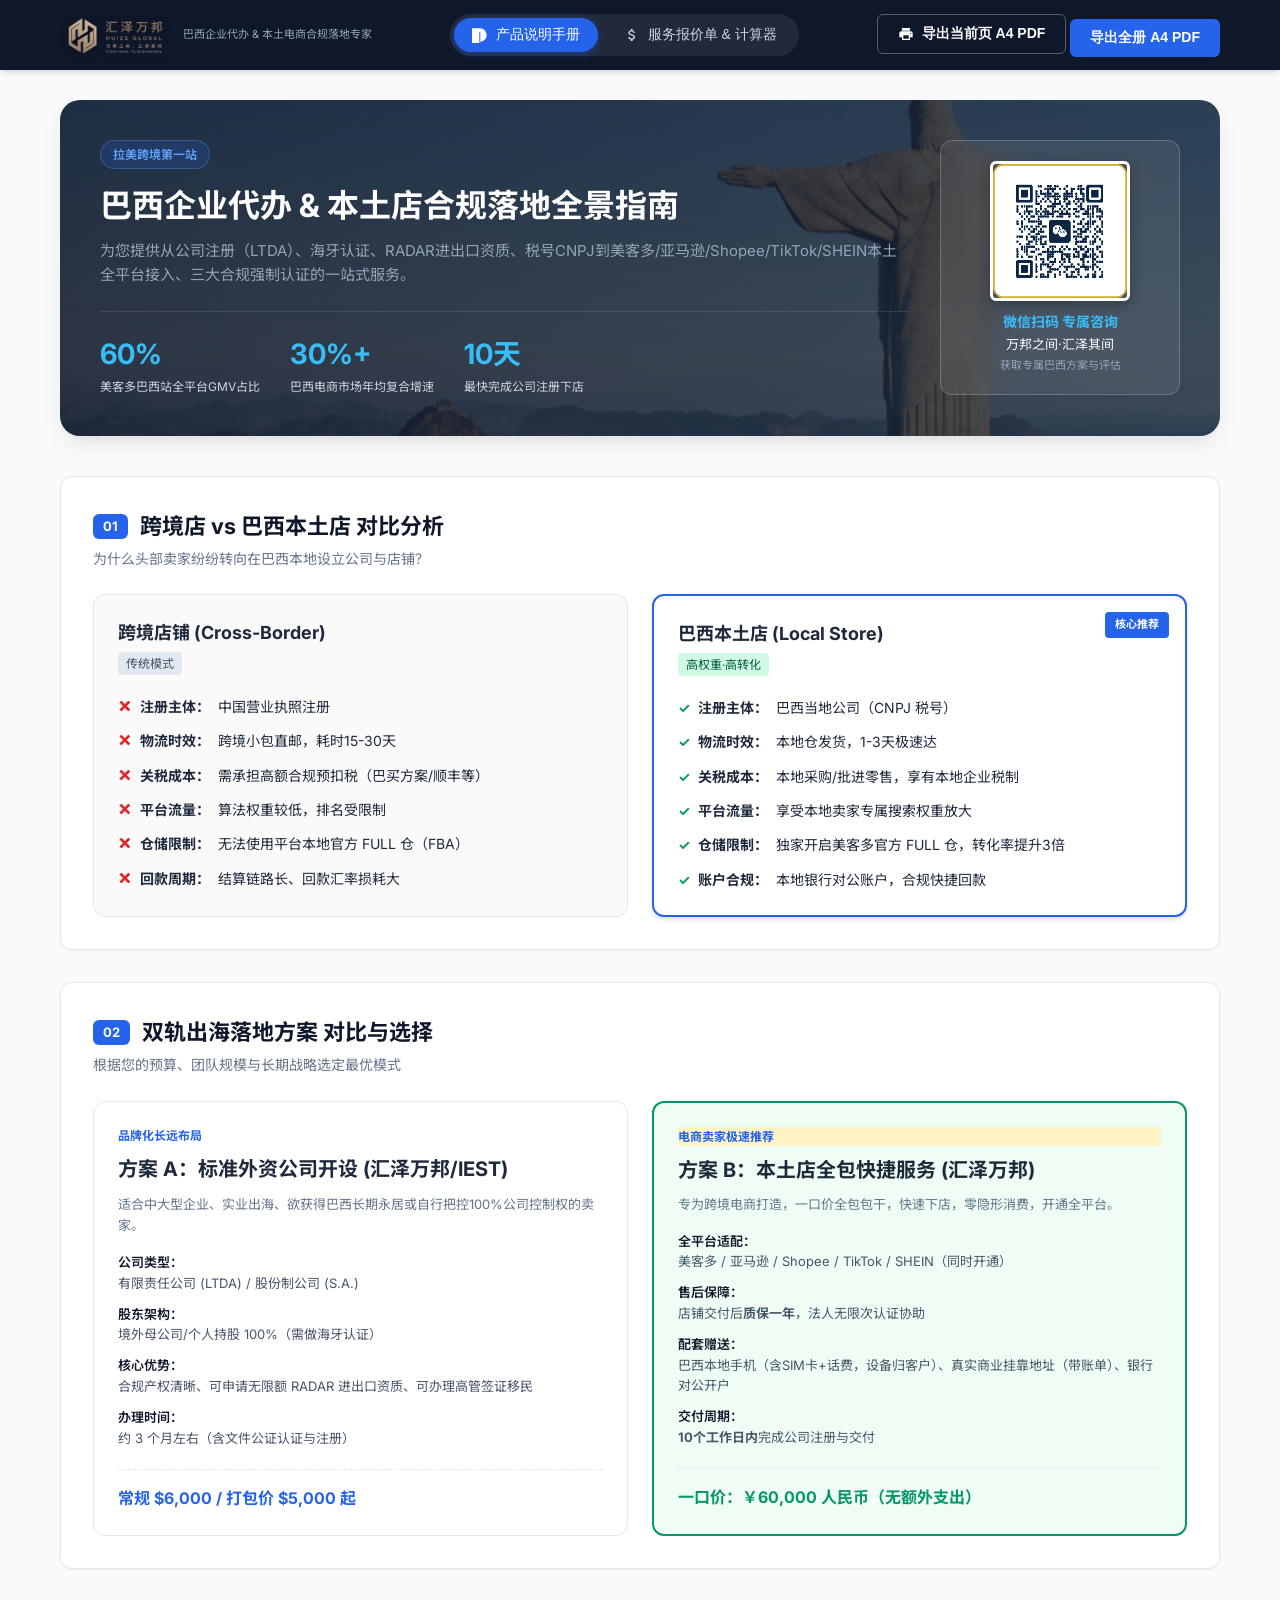
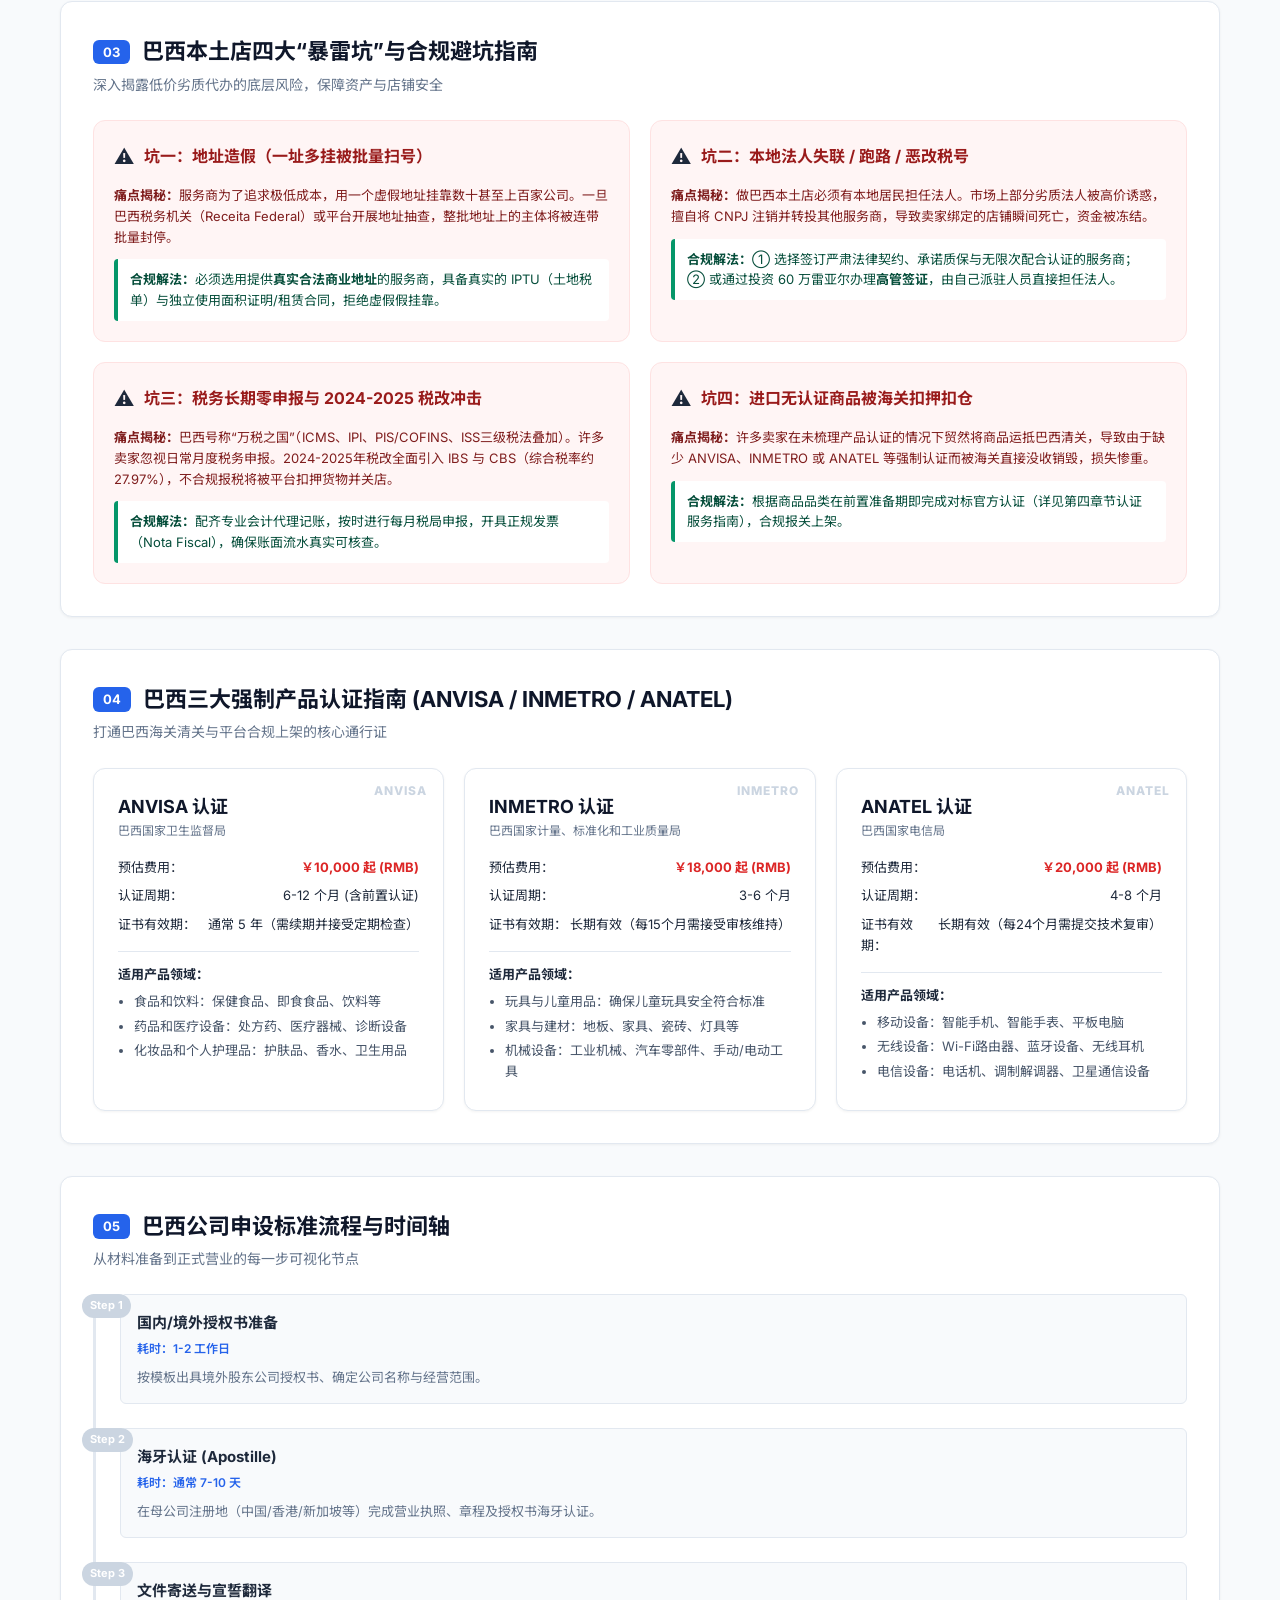
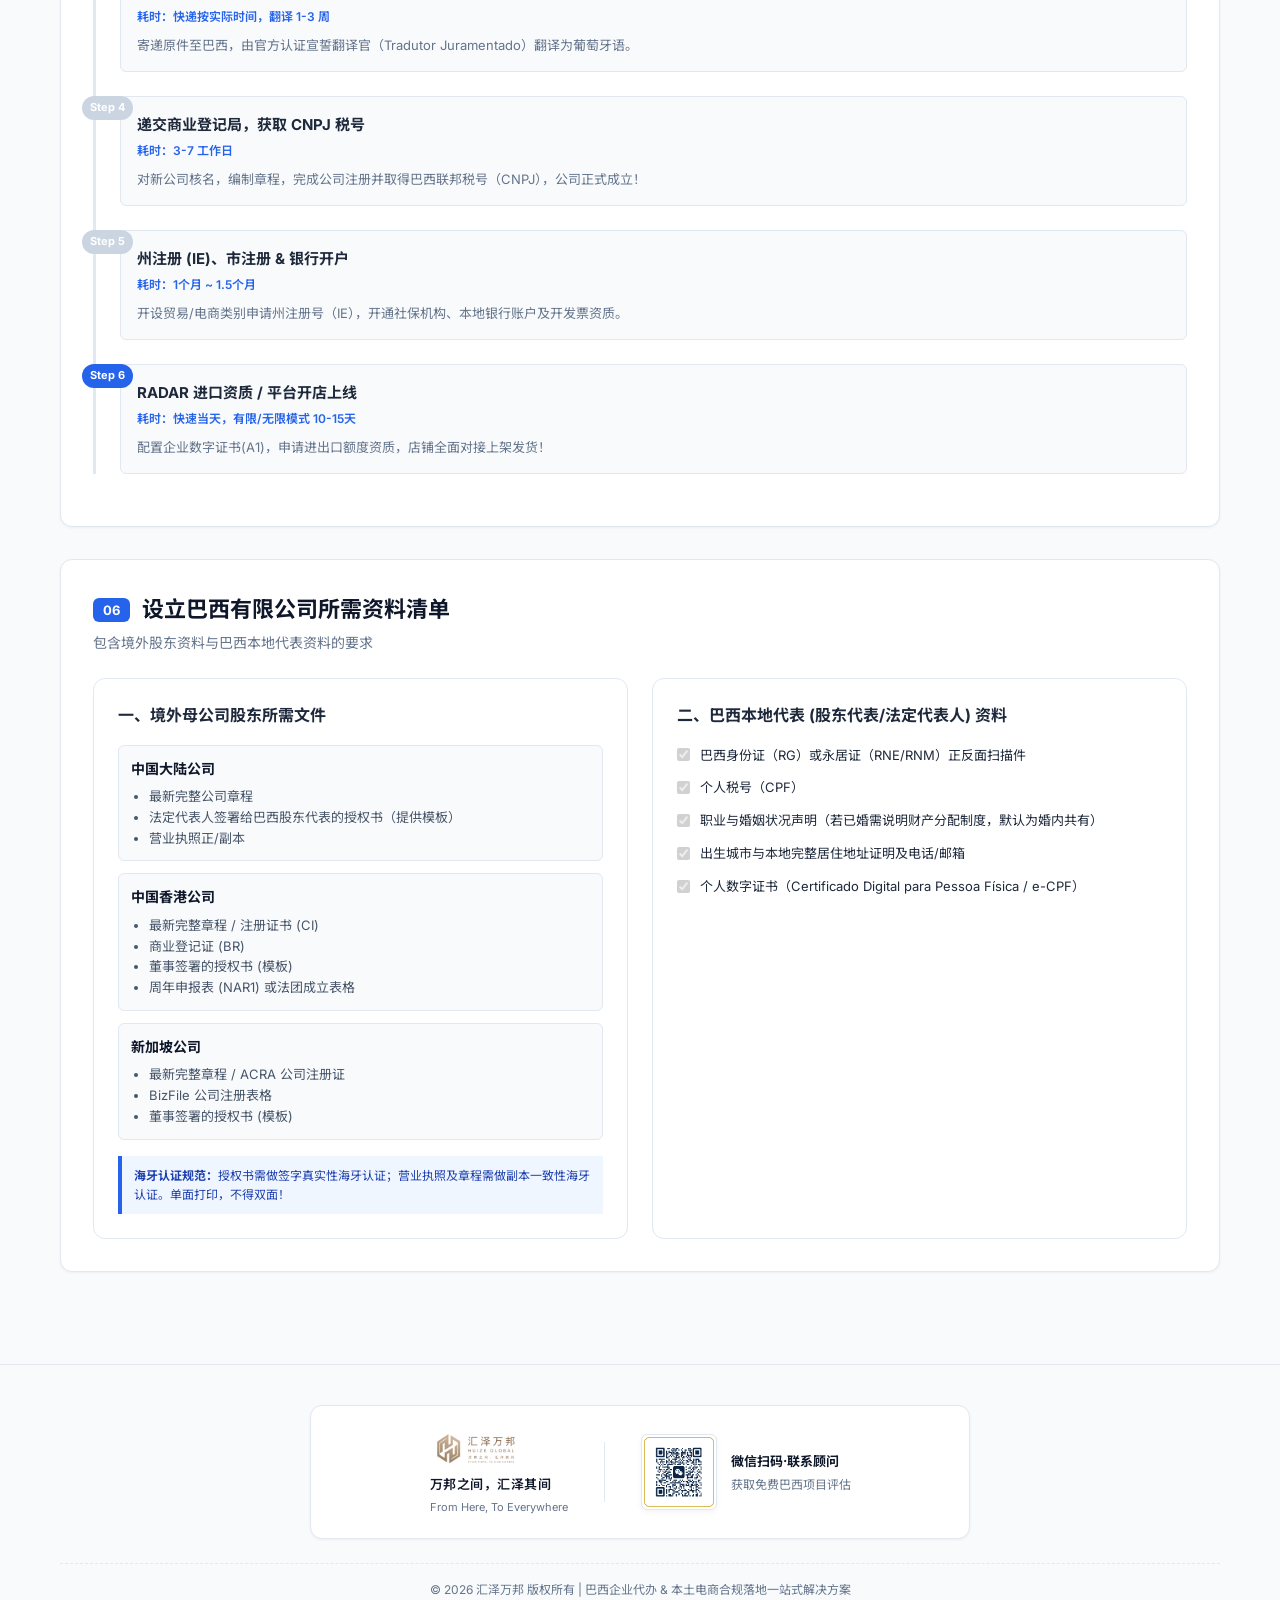
==== index.html @ 4439233c "Add responsive mobile H5 header, tabbar and wx modal to index.html" ====
<!DOCTYPE html>
<html lang="zh-CN">
<head>
        

    <meta charset="UTF-8">
    <meta name="viewport" content="width=device-width, initial-scale=1.0">
    <title>巴西企业代办与本土店落地服务 | 产品说明手册 & 官方报价单</title>
    <!-- Google Fonts -->
    <link rel="preconnect" href="https://fonts.googleapis.com">
    <link rel="preconnect" href="https://fonts.gstatic.com" crossorigin>
    <link href="https://fonts.googleapis.com/css2?family=Inter:wght@300;400;500;600;700&family=Noto+Sans+SC:wght@300;400;500;700&display=swap" rel="stylesheet">
    <link rel="stylesheet" href="style.css">
</head>
<body>

    <!-- 移动端 / 微信专属顶部品牌 Header -->
    <div class="mobile-header">
        <img src="images/logo.png" alt="汇泽万邦" class="mobile-logo">
        <span class="mobile-title">巴西企业代办 & 本土店合规落地</span>
    </div>

    <!-- 顶部导航与品牌 Header -->
    <header class="site-header">
        <div class="container header-container">
            <div class="brand">
                <img src="images/logo.png" alt="汇泽万邦 HUIZE GLOBAL" class="brand-logo-img">
                <div class="brand-text">
                    <span class="brand-subtitle">巴西企业代办 & 本土电商合规落地专家</span>
                </div>
            </div>
            
            <nav class="main-nav">
                <button class="nav-btn active" data-tab="manual-tab">
                    <svg class="icon" viewBox="0 0 24 24"><path d="M12 2e3a10 10 0 0 1-10-10A10 10 0 0 1 12 2a10 10 0 0 1 10 10 10 10 0 0 1-10 10zm-1-15v6l5.2 3.1.8-1.3-4.5-2.7V7h-1.5z"/></svg>
                    产品说明手册
                </button>
                <button class="nav-btn" data-tab="pricing-tab">
                    <svg class="icon" viewBox="0 0 24 24"><path d="M11.8 10.9c-2.27-.59-3-1.2-3-2.15 0-1.09 1.01-1.85 2.7-1.85 1.78 0 2.44.85 2.5 2.1h2.21c-.07-1.72-1.12-3.3-3.21-3.81V3h-3v2.16c-1.94.42-3.5 1.68-3.5 3.61 0 2.31 1.91 3.46 4.7 4.13 2.5.6 3 1.48 3 2.41 0 .69-.49 1.79-2.7 1.79-2.06 0-2.87-.92-2.98-2.1h-2.2c.12 2.19 1.76 3.42 3.68 3.83V21h3v-2.15c1.95-.37 3.5-1.5 3.5-3.55 0-2.84-2.43-3.81-4.7-4.4z"/></svg>
                    服务报价单 & 计算器
                </button>
            </nav>

            <div class="header-actions">
                <button class="btn btn-outline" onclick="exportPDF('current')" title="仅将当前展示的页面按 A4 PDF 导出">
                    <svg class="icon" viewBox="0 0 24 24"><path d="M19 8H5c-1.66 0-3 1.34-3 3v6h4v4h12v-4h4v-6c0-1.66-1.34-3-3-3zm-3 11H8v-5h8v5zm3-7c-.55 0-1-.45-1-1s.45-1 1-1 1 .45 1 1-.45 1-1 1zm-1-9H6v4h12V3z"/></svg>
                    导出当前页 A4 PDF
                </button>
                <button class="btn btn-primary" onclick="exportPDF('all')" title="将产品手册与服务报价单整套导出为完整 A4 PDF 文档">
                    导出全册 A4 PDF
                </button>
            </div>
        </div>
    </header>

    <!-- 主体内容 -->
    <main class="main-content container">
        
        <!-- ================= 选项卡 1：产品说明手册 ================= -->
        <section id="manual-tab" class="tab-page active">
            
            <!-- Hero 宣传区 -->
            <div class="hero-card">
                <div class="hero-layout">
                    <div class="hero-content">
                        <span class="badge badge-accent">拉美跨境第一站</span>
                        <h1 class="hero-title">巴西企业代办 & 本土店合规落地全景指南</h1>
                        <p class="hero-desc">
                            为您提供从公司注册（LTDA）、海牙认证、RADAR进出口资质、税号CNPJ到美客多/亚马逊/Shopee/TikTok/SHEIN本土全平台接入、三大合规强制认证的一站式服务。
                        </p>
                        <div class="hero-stats">
                            <div class="stat-item">
                                <span class="stat-value">60%</span>
                                <span class="stat-label">美客多巴西站全平台GMV占比</span>
                            </div>
                            <div class="stat-item">
                                <span class="stat-value">30%+</span>
                                <span class="stat-label">巴西电商市场年均复合增速</span>
                            </div>
                            <div class="stat-item">
                                <span class="stat-value">10天</span>
                                <span class="stat-label">最快完成公司注册下店</span>
                            </div>
                        </div>
                    </div>

                    <!-- Hero 右侧联系卡 -->
                    <div class="hero-contact-card">
                        <img src="images/qrcode.png" alt="微信扫码咨询" class="hero-qr-img">
                        <div class="hero-qr-text">
                            <strong>微信扫码 专属咨询</strong>
                            <span>万邦之间·汇泽其间</span>
                            <span class="sub">获取专属巴西方案与评估</span>
                        </div>
                    </div>
                </div>
            </div>

            <!-- 1. 跨境店 vs 本土店核心差异 -->
            <div class="section-block">
                <div class="section-header">
                    <h2 class="section-title"><span class="num-badge">01</span> 跨境店 vs 巴西本土店 对比分析</h2>
                    <p class="section-sub">为什么头部卖家纷纷转向在巴西本地设立公司与店铺？</p>
                </div>
                
                <div class="comparison-grid">
                    <div class="comp-card cross-border">
                        <div class="comp-header">
                            <h3>跨境店铺 (Cross-Border)</h3>
                            <span class="tag">传统模式</span>
                        </div>
                        <ul class="comp-list">
                            <li><span class="cross">✕</span> <strong>注册主体：</strong> 中国营业执照注册</li>
                            <li><span class="cross">✕</span> <strong>物流时效：</strong> 跨境小包直邮，耗时15-30天</li>
                            <li><span class="cross">✕</span> <strong>关税成本：</strong> 需承担高额合规预扣税（巴买方案/顺丰等）</li>
                            <li><span class="cross">✕</span> <strong>平台流量：</strong> 算法权重较低，排名受限制</li>
                            <li><span class="cross">✕</span> <strong>仓储限制：</strong> 无法使用平台本地官方 FULL 仓（FBA）</li>
                            <li><span class="cross">✕</span> <strong>回款周期：</strong> 结算链路长、回款汇率损耗大</li>
                        </ul>
                    </div>

                    <div class="comp-card local featured">
                        <div class="ribbon">核心推荐</div>
                        <div class="comp-header">
                            <h3>巴西本土店 (Local Store)</h3>
                            <span class="tag tag-success">高权重·高转化</span>
                        </div>
                        <ul class="comp-list">
                            <li><span class="check">✓</span> <strong>注册主体：</strong> 巴西当地公司（CNPJ 税号）</li>
                            <li><span class="check">✓</span> <strong>物流时效：</strong> 本地仓发货，1-3天极速达</li>
                            <li><span class="check">✓</span> <strong>关税成本：</strong> 本地采购/批进零售，享有本地企业税制</li>
                            <li><span class="check">✓</span> <strong>平台流量：</strong> 享受本地卖家专属搜索权重放大</li>
                            <li><span class="check">✓</span> <strong>仓储限制：</strong> 独家开启美客多官方 FULL 仓，转化率提升3倍</li>
                            <li><span class="check">✓</span> <strong>账户合规：</strong> 本地银行对公账户，合规快捷回款</li>
                        </ul>
                    </div>
                </div>
            </div>

            <!-- 2. 双轨出海落地方案对比 -->
            <div class="section-block">
                <div class="section-header">
                    <h2 class="section-title"><span class="num-badge">02</span> 双轨出海落地方案 对比与选择</h2>
                    <p class="section-sub">根据您的预算、团队规模与长期战略选定最优模式</p>
                </div>

                <div class="plan-cards-grid">
                    <!-- 方案 A -->
                    <div class="plan-card">
                        <div class="plan-badge">品牌化长远布局</div>
                        <h3 class="plan-name">方案 A：标准外资公司开设 (汇泽万邦/IEST)</h3>
                        <p class="plan-summary">适合中大型企业、实业出海、欲获得巴西长期永居或自行把控100%公司控制权的卖家。</p>
                        
                        <div class="plan-features">
                            <div class="feature-item">
                                <span class="feature-label">公司类型：</span>
                                <span class="feature-val">有限责任公司 (LTDA) / 股份制公司 (S.A.)</span>
                            </div>
                            <div class="feature-item">
                                <span class="feature-label">股东架构：</span>
                                <span class="feature-val">境外母公司/个人持股 100%（需做海牙认证）</span>
                            </div>
                            <div class="feature-item">
                                <span class="feature-label">核心优势：</span>
                                <span class="feature-val">合规产权清晰、可申请无限额 RADAR 进出口资质、可办理高管签证移民</span>
                            </div>
                            <div class="feature-item">
                                <span class="feature-label">办理时间：</span>
                                <span class="feature-val">约 3 个月左右（含文件公证认证与注册）</span>
                            </div>
                        </div>
                        <div class="plan-footer">
                            <span class="price-text">常规 $6,000 / 打包价 $5,000 起</span>
                        </div>
                    </div>

                    <!-- 方案 B -->
                    <div class="plan-card highlight">
                        <div class="plan-badge badge-hot">电商卖家极速推荐</div>
                        <h3 class="plan-name">方案 B：本土店全包快捷服务 (汇泽万邦)</h3>
                        <p class="plan-summary">专为跨境电商打造，一口价全包包干，快速下店，零隐形消费，开通全平台。</p>
                        
                        <div class="plan-features">
                            <div class="feature-item">
                                <span class="feature-label">全平台适配：</span>
                                <span class="feature-val">美客多 / 亚马逊 / Shopee / TikTok / SHEIN（同时开通）</span>
                            </div>
                            <div class="feature-item">
                                <span class="feature-label">售后保障：</span>
                                <span class="feature-val">店铺交付后<strong>质保一年</strong>，法人无限次认证协助</span>
                            </div>
                            <div class="feature-item">
                                <span class="feature-label">配套赠送：</span>
                                <span class="feature-val">巴西本地手机（含SIM卡+话费，设备归客户）、真实商业挂靠地址（带账单）、银行对公开户</span>
                            </div>
                            <div class="feature-item">
                                <span class="feature-label">交付周期：</span>
                                <span class="feature-val"><strong>10个工作日内</strong>完成公司注册与交付</span>
                            </div>
                        </div>
                        <div class="plan-footer">
                            <span class="price-text">一口价：￥60,000 人民币（无额外支出）</span>
                        </div>
                    </div>
                </div>
            </div>

            <!-- 3. 四大合规避坑指南 -->
            <div class="section-block">
                <div class="section-header">
                    <h2 class="section-title"><span class="num-badge">03</span> 巴西本土店四大“暴雷坑”与合规避坑指南</h2>
                    <p class="section-sub">深入揭露低价劣质代办的底层风险，保障资产与店铺安全</p>
                </div>

                <div class="pitfalls-grid">
                    <!-- 坑 1 -->
                    <div class="pitfall-card">
                        <div class="pitfall-header">
                            <span class="warning-icon">⚠️</span>
                            <h3>坑一：地址造假（一址多挂被批量扫号）</h3>
                        </div>
                        <div class="pitfall-body">
                            <p class="risk-desc">
                                <strong>痛点揭秘：</strong>服务商为了追求极低成本，用一个虚假地址挂靠数十甚至上百家公司。一旦巴西税务机关（Receita Federal）或平台开展地址抽查，整批地址上的主体将被连带批量封停。
                            </p>
                            <div class="solution-box">
                                <strong>合规解法：</strong>必须选用提供<strong>真实合法商业地址</strong>的服务商，具备真实的 IPTU（土地税单）与独立使用面积证明/租赁合同，拒绝虚假假挂靠。
                            </div>
                        </div>
                    </div>

                    <!-- 坑 2 -->
                    <div class="pitfall-card">
                        <div class="pitfall-header">
                            <span class="warning-icon">⚠️</span>
                            <h3>坑二：本地法人失联 / 跑路 / 恶改税号</h3>
                        </div>
                        <div class="pitfall-body">
                            <p class="risk-desc">
                                <strong>痛点揭秘：</strong>做巴西本土店必须有本地居民担任法人。市场上部分劣质法人被高价诱惑，擅自将 CNPJ 注销并转投其他服务商，导致卖家绑定的店铺瞬间死亡，资金被冻结。
                            </p>
                            <div class="solution-box">
                                <strong>合规解法：</strong>① 选择签订严肃法律契约、承诺质保与无限次配合认证的服务商；② 或通过投资 60 万雷亚尔办理<strong>高管签证</strong>，由自己派驻人员直接担任法人。
                            </div>
                        </div>
                    </div>

                    <!-- 坑 3 -->
                    <div class="pitfall-card">
                        <div class="pitfall-header">
                            <span class="warning-icon">⚠️</span>
                            <h3>坑三：税务长期零申报与 2024-2025 税改冲击</h3>
                        </div>
                        <div class="pitfall-body">
                            <p class="risk-desc">
                                <strong>痛点揭秘：</strong>巴西号称“万税之国”（ICMS、IPI、PIS/COFINS、ISS三级税法叠加）。许多卖家忽视日常月度税务申报。2024-2025年税改全面引入 IBS 与 CBS（综合税率约 27.97%），不合规报税将被平台扣押货物并关店。
                            </p>
                            <div class="solution-box">
                                <strong>合规解法：</strong>配齐专业会计代理记账，按时进行每月税局申报，开具正规发票（Nota Fiscal），确保账面流水真实可核查。
                            </div>
                        </div>
                    </div>

                    <!-- 坑 4 -->
                    <div class="pitfall-card">
                        <div class="pitfall-header">
                            <span class="warning-icon">⚠️</span>
                            <h3>坑四：进口无认证商品被海关扣押扣仓</h3>
                        </div>
                        <div class="pitfall-body">
                            <p class="risk-desc">
                                <strong>痛点揭秘：</strong>许多卖家在未梳理产品认证的情况下贸然将商品运抵巴西清关，导致由于缺少 ANVISA、INMETRO 或 ANATEL 等强制认证而被海关直接没收销毁，损失惨重。
                            </p>
                            <div class="solution-box">
                                <strong>合规解法：</strong>根据商品品类在前置准备期即完成对标官方认证（详见第四章节认证服务指南），合规报关上架。
                            </div>
                        </div>
                    </div>
                </div>
            </div>

            <!-- 4. 三大合规强制认证服务 (补充重点) -->
            <div class="section-block">
                <div class="section-header">
                    <h2 class="section-title"><span class="num-badge">04</span> 巴西三大强制产品认证指南 (ANVISA / INMETRO / ANATEL)</h2>
                    <p class="section-sub">打通巴西海关清关与平台合规上架的核心通行证</p>
                </div>

                <div class="cert-grid">
                    <!-- ANVISA -->
                    <div class="cert-card">
                        <div class="cert-icon-bg">ANVISA</div>
                        <div class="cert-header">
                            <h3>ANVISA 认证</h3>
                            <span class="sub-label">巴西国家卫生监督局</span>
                        </div>
                        <div class="cert-details">
                            <div class="cert-row">
                                <span class="lbl">预估费用：</span>
                                <span class="val highlight">￥10,000 起 (RMB)</span>
                            </div>
                            <div class="cert-row">
                                <span class="lbl">认证周期：</span>
                                <span class="val">6-12 个月 (含前置认证)</span>
                            </div>
                            <div class="cert-row">
                                <span class="lbl">证书有效期：</span>
                                <span class="val">通常 5 年（需续期并接受定期检查）</span>
                            </div>
                            <div class="cert-scope">
                                <strong>适用产品领域：</strong>
                                <ul>
                                    <li>食品和饮料：保健食品、即食食品、饮料等</li>
                                    <li>药品和医疗设备：处方药、医疗器械、诊断设备</li>
                                    <li>化妆品和个人护理品：护肤品、香水、卫生用品</li>
                                </ul>
                            </div>
                        </div>
                    </div>

                    <!-- INMETRO -->
                    <div class="cert-card">
                        <div class="cert-icon-bg">INMETRO</div>
                        <div class="cert-header">
                            <h3>INMETRO 认证</h3>
                            <span class="sub-label">巴西国家计量、标准化和工业质量局</span>
                        </div>
                        <div class="cert-details">
                            <div class="cert-row">
                                <span class="lbl">预估费用：</span>
                                <span class="val highlight">￥18,000 起 (RMB)</span>
                            </div>
                            <div class="cert-row">
                                <span class="lbl">认证周期：</span>
                                <span class="val">3-6 个月</span>
                            </div>
                            <div class="cert-row">
                                <span class="lbl">证书有效期：</span>
                                <span class="val">长期有效（每15个月需接受审核维持）</span>
                            </div>
                            <div class="cert-scope">
                                <strong>适用产品领域：</strong>
                                <ul>
                                    <li>玩具与儿童用品：确保儿童玩具安全符合标准</li>
                                    <li>家具与建材：地板、家具、瓷砖、灯具等</li>
                                    <li>机械设备：工业机械、汽车零部件、手动/电动工具</li>
                                </ul>
                            </div>
                        </div>
                    </div>

                    <!-- ANATEL -->
                    <div class="cert-card">
                        <div class="cert-icon-bg">ANATEL</div>
                        <div class="cert-header">
                            <h3>ANATEL 认证</h3>
                            <span class="sub-label">巴西国家电信局</span>
                        </div>
                        <div class="cert-details">
                            <div class="cert-row">
                                <span class="lbl">预估费用：</span>
                                <span class="val highlight">￥20,000 起 (RMB)</span>
                            </div>
                            <div class="cert-row">
                                <span class="lbl">认证周期：</span>
                                <span class="val">4-8 个月</span>
                            </div>
                            <div class="cert-row">
                                <span class="lbl">证书有效期：</span>
                                <span class="val">长期有效（每24个月需提交技术复审）</span>
                            </div>
                            <div class="cert-scope">
                                <strong>适用产品领域：</strong>
                                <ul>
                                    <li>移动设备：智能手机、智能手表、平板电脑</li>
                                    <li>无线设备：Wi-Fi路由器、蓝牙设备、无线耳机</li>
                                    <li>电信设备：电话机、调制解调器、卫星通信设备</li>
                                </ul>
                            </div>
                        </div>
                    </div>
                </div>
            </div>

            <!-- 5. 公司申设全流程图解与时间轴 -->
            <div class="section-block">
                <div class="section-header">
                    <h2 class="section-title"><span class="num-badge">05</span> 巴西公司申设标准流程与时间轴</h2>
                    <p class="section-sub">从材料准备到正式营业的每一步可视化节点</p>
                </div>

                <div class="timeline">
                    <div class="timeline-step">
                        <div class="step-num">Step 1</div>
                        <div class="step-content">
                            <h4>国内/境外授权书准备</h4>
                            <span class="step-time">耗时：1-2 工作日</span>
                            <p>按模板出具境外股东公司授权书、确定公司名称与经营范围。</p>
                        </div>
                    </div>

                    <div class="timeline-step">
                        <div class="step-num">Step 2</div>
                        <div class="step-content">
                            <h4>海牙认证 (Apostille)</h4>
                            <span class="step-time">耗时：通常 7-10 天</span>
                            <p>在母公司注册地（中国/香港/新加坡等）完成营业执照、章程及授权书海牙认证。</p>
                        </div>
                    </div>

                    <div class="timeline-step">
                        <div class="step-num">Step 3</div>
                        <div class="step-content">
                            <h4>文件寄送与宣誓翻译</h4>
                            <span class="step-time">耗时：快递按实际时间，翻译 1-3 周</span>
                            <p>寄递原件至巴西，由官方认证宣誓翻译官（Tradutor Juramentado）翻译为葡萄牙语。</p>
                        </div>
                    </div>

                    <div class="timeline-step">
                        <div class="step-num">Step 4</div>
                        <div class="step-content">
                            <h4>递交商业登记局，获取 CNPJ 税号</h4>
                            <span class="step-time">耗时：3-7 工作日</span>
                            <p>对新公司核名，编制章程，完成公司注册并取得巴西联邦税号（CNPJ），公司正式成立！</p>
                        </div>
                    </div>

                    <div class="timeline-step">
                        <div class="step-num">Step 5</div>
                        <div class="step-content">
                            <h4>州注册 (IE)、市注册 & 银行开户</h4>
                            <span class="step-time">耗时：1个月 ~ 1.5个月</span>
                            <p>开设贸易/电商类别申请州注册号（IE），开通社保机构、本地银行账户及开发票资质。</p>
                        </div>
                    </div>

                    <div class="timeline-step highlight">
                        <div class="step-num">Step 6</div>
                        <div class="step-content">
                            <h4>RADAR 进口资质 / 平台开店上线</h4>
                            <span class="step-time">耗时：快速当天，有限/无限模式 10-15天</span>
                            <p>配置企业数字证书(A1)，申请进出口额度资质，店铺全面对接上架发货！</p>
                        </div>
                    </div>
                </div>
            </div>

            <!-- 6. 申设资料准备 Matrix -->
            <div class="section-block">
                <div class="section-header">
                    <h2 class="section-title"><span class="num-badge">06</span> 设立巴西有限公司所需资料清单</h2>
                    <p class="section-sub">包含境外股东资料与巴西本地代表资料的要求</p>
                </div>

                <div class="checklist-grid">
                    <!-- 境外股东所需资料 -->
                    <div class="checklist-card">
                        <h3>一、境外母公司股东所需文件</h3>
                        <div class="region-tabs">
                            <div class="tab-box active">
                                <h4>中国大陆公司</h4>
                                <ul>
                                    <li>最新完整公司章程</li>
                                    <li>法定代表人签署给巴西股东代表的授权书（提供模板）</li>
                                    <li>营业执照正/副本</li>
                                </ul>
                            </div>
                            <div class="tab-box">
                                <h4>中国香港公司</h4>
                                <ul>
                                    <li>最新完整章程 / 注册证书 (CI)</li>
                                    <li>商业登记证 (BR)</li>
                                    <li>董事签署的授权书 (模板)</li>
                                    <li>周年申报表 (NAR1) 或法团成立表格</li>
                                </ul>
                            </div>
                            <div class="tab-box">
                                <h4>新加坡公司</h4>
                                <ul>
                                    <li>最新完整章程 / ACRA 公司注册证</li>
                                    <li>BizFile 公司注册表格</li>
                                    <li>董事签署的授权书 (模板)</li>
                                </ul>
                            </div>
                        </div>
                        <div class="alert-info">
                            <strong>海牙认证规范：</strong>授权书需做签字真实性海牙认证；营业执照及章程需做副本一致性海牙认证。单面打印，不得双面！
                        </div>
                    </div>

                    <!-- 巴西本地代表资料 -->
                    <div class="checklist-card">
                        <h3>二、巴西本地代表 (股东代表/法定代表人) 资料</h3>
                        <ul class="check-items">
                            <li><input type="checkbox" checked disabled> 巴西身份证（RG）或永居证（RNE/RNM）正反面扫描件</li>
                            <li><input type="checkbox" checked disabled> 个人税号（CPF）</li>
                            <li><input type="checkbox" checked disabled> 职业与婚姻状况声明（若已婚需说明财产分配制度，默认为婚内共有）</li>
                            <li><input type="checkbox" checked disabled> 出生城市与本地完整居住地址证明及电话/邮箱</li>
                            <li><input type="checkbox" checked disabled> 个人数字证书（Certificado Digital para Pessoa Física / e-CPF）</li>
                        </ul>
                    </div>
                </div>
            </div>

        </section>

        <!-- ================= 选项卡 2：服务报价单 & 交互计算器 ================= -->
        <section id="pricing-tab" class="tab-page">
            
            <div class="pricing-header-banner">
                <h2>巴西公司开设及相关服务 官方报价单</h2>
                <p>透明计价·无隐形费用 | 支持在线勾选并实时生成个性化预算清单</p>
            </div>

            <!-- 1. 基础开设费用对比卡 -->
            <div class="section-block">
                <h3 class="pricing-sub-title">1. 基础公司设立套餐</h3>
                <div class="pricing-cards">
                    
                    <div class="price-box">
                        <div class="price-head">
                            <h4>汇泽万邦 - 标准外资公司开设</h4>
                            <span class="currency">$</span>
                            <span class="amount">5,000</span>
                            <span class="unit">美元 (打包优惠价)</span>
                            <span class="original">常规单价 $6,000</span>
                        </div>
                        <ul class="price-features">
                            <li>✓ 境外股东授权书协助与核名</li>
                            <li>✓ 编制新公司章程与登记局提交</li>
                            <li>✓ 申请联邦纳税人税号 (CNPJ)</li>
                            <li>✓ 申请市政纳税人注册</li>
                            <li>✓ 巴西境外直接投资初始认缴注册</li>
                            <li>✓ 首次最终受益人登记</li>
                        </ul>
                    </div>

                    <div class="price-box featured-price">
                        <div class="hot-tag">全包特惠</div>
                        <div class="price-head">
                            <h4>汇泽万邦 - 本土店全包托管套餐</h4>
                            <span class="currency">￥</span>
                            <span class="amount">60,000</span>
                            <span class="unit">人民币 (一口价包干)</span>
                        </div>
                        <ul class="price-features">
                            <li>✓ 适配美客多/亚马逊/Shopee/TK/SHEIN全平台</li>
                            <li>✓ 店铺交付后<strong>质保一年</strong> & 法人无限次认证</li>
                            <li>✓ 赠送独立巴西本地手机(含SIM卡+话费，设备归客户)</li>
                            <li>✓ 真实挂靠商业地址 (含地址账单)</li>
                            <li>✓ 10个工作日内完成快速下店交付</li>
                            <li>✓ 包含本地银行账号开立及账户指导</li>
                        </ul>
                    </div>

                </div>
            </div>

            <!-- 2. 交互式报价计算器 -->
            <div class="section-block">
                <div class="calculator-container">
                    <div class="calc-header">
                        <div class="calc-title">
                            <svg class="icon" viewBox="0 0 24 24"><path d="M19 3H5c-1.1 0-2 .9-2 2v14c0 1.1.9 2 2 2h14c1.1 0 2-.9 2-2V5c0-1.1-.9-2-2-2zm0 16H5V5h14v14zM7 7h2v2H7zm0 4h2v2H7zm0 4h2v2H7zm4-8h2v2h-2zm0 4h2v2h-2zm0 4h2v2h-2zm4-8h2v2h-2zm0 4h2v4h-2z"/></svg>
                            <h3>巴西企业代办 & 增值服务 交互式预算计算器</h3>
                        </div>
                        <p>请在下方勾选您所需的代办与增值服务，右侧将自动汇总计算总预估费用：</p>
                    </div>

                    <div class="calc-body">
                        <!-- 左侧：勾选列表 -->
                        <div class="calc-options">
                            
                            <!-- 组1: 基础套餐 -->
                            <div class="option-group">
                                <h4>一、选择基础设立套餐 (必选其一)</h4>
                                <label class="calc-item">
                                    <input type="radio" name="base_pkg" value="5000" data-currency="USD" data-name="汇泽万邦-标准公司开设打包价" checked>
                                    <span class="item-name">汇泽万邦 - 标准公司开设服务 (打包价)</span>
                                    <span class="item-price">$5,000 USD</span>
                                </label>
                                <label class="calc-item">
                                    <input type="radio" name="base_pkg" value="60000" data-currency="RMB" data-name="汇泽万邦-本土店全包托管套餐">
                                    <span class="item-name">汇泽万邦 - 本土店全包托管套餐 (60,000 RMB)</span>
                                    <span class="item-price">￥60,000 RMB</span>
                                </label>
                            </div>

                            <!-- 组2: 附加增值服务 (USD) -->
                            <div class="option-group">
                                <h4>二、法定与资质服务 (可选)</h4>
                                <label class="calc-item">
                                    <input type="checkbox" class="calc-cb" value="150" data-currency="USD" data-name="A1企业数字证书 (1年期)">
                                    <span class="item-name">A1 企业数字证书 (有效期1年)</span>
                                    <span class="item-price">$150 USD</span>
                                </label>
                                <label class="calc-item">
                                    <input type="checkbox" class="calc-cb" value="1500" data-currency="USD" data-name="申请进口资质 RADAR (无限额模式)">
                                    <span class="item-name">申请进口资质 RADAR (打包价)</span>
                                    <span class="item-price">$1,500 USD</span>
                                </label>
                                <label class="calc-item">
                                    <input type="checkbox" class="calc-cb" value="1300" data-currency="USD" data-name="高管签证办理 (获得永居/单人)">
                                    <span class="item-name">高管签证办理 (含永居申请/打包价)</span>
                                    <span class="item-price">$1,300 USD/人</span>
                                </label>
                                <label class="calc-item">
                                    <input type="checkbox" class="calc-cb" value="1500" data-currency="USD" data-name="挂名临时法定代表人服务 (单岗位/月)">
                                    <span class="item-name">挂名临时法定代表人服务 (首月)</span>
                                    <span class="item-price">$1,500 USD/月</span>
                                </label>
                                <label class="calc-item">
                                    <input type="checkbox" class="calc-cb" value="150" data-currency="USD" data-name="虚拟办公室挂靠 (1个月)">
                                    <span class="item-name">虚拟办公室挂靠 (按月计费)</span>
                                    <span class="item-price">$150 USD/月</span>
                                </label>
                                <label class="calc-item">
                                    <input type="checkbox" class="calc-cb" value="1500" data-currency="USD" data-name="巴西本地商标注册">
                                    <span class="item-name">巴西本地商标注册</span>
                                    <span class="item-price">$1,500 USD</span>
                                </label>
                                <label class="calc-item">
                                    <input type="checkbox" class="calc-cb" value="180" data-currency="USD" data-name="境外投资备案登记 (RDE-IED)">
                                    <span class="item-name">境外投资备案登记 (RDE-IED)</span>
                                    <span class="item-price">$180 USD/次</span>
                                </label>
                            </div>

                            <!-- 组3: 三大产品强制认证 (RMB) -->
                            <div class="option-group">
                                <h4>三、三大产品合规强制认证 (补充服务 / 可选)</h4>
                                <label class="calc-item">
                                    <input type="checkbox" class="calc-cb" value="10000" data-currency="RMB" data-name="ANVISA 卫生监督局认证 (食品/美妆/医疗)">
                                    <span class="item-name">ANVISA 认证 (食品/美妆/医疗器械)</span>
                                    <span class="item-price">￥10,000 RMB 起</span>
                                </label>
                                <label class="calc-item">
                                    <input type="checkbox" class="calc-cb" value="18000" data-currency="RMB" data-name="INMETRO 认证 (玩具/家具/建材/机械)">
                                    <span class="item-name">INMETRO 认证 (玩具/儿童用品/家具/建材)</span>
                                    <span class="item-price">￥18,000 RMB 起</span>
                                </label>
                                <label class="calc-item">
                                    <input type="checkbox" class="calc-cb" value="20000" data-currency="RMB" data-name="ANATEL 电信局认证 (手机/蓝牙/无线设备)">
                                    <span class="item-name">ANATEL 认证 (3C无线/蓝牙/手机/电子设备)</span>
                                    <span class="item-price">￥20,000 RMB 起</span>
                                </label>
                            </div>

                        </div>

                        <!-- 右侧：预算汇总面板 -->
                        <div class="calc-summary-panel">
                            <h3>已选项目预算汇总</h3>
                            <div class="selected-items-list" id="selected-list">
                                <!-- 动态插入选项 -->
                            </div>

                            <div class="totals-breakdown">
                                <div class="total-row">
                                    <span>美元小计 (USD):</span>
                                    <strong id="total-usd">$5,000</strong>
                                </div>
                                <div class="total-row">
                                    <span>人民币小计 (RMB):</span>
                                    <strong id="total-rmb">￥0</strong>
                                </div>
                                <div class="total-row grand-total">
                                    <span>预估折合总额 (RMB)：</span>
                                    <span class="grand-price" id="grand-total-rmb">￥36,000</span>
                                </div>
                                <span class="rate-note">* 参考实时估算汇率：1 USD ≈ 7.2 RMB</span>
                            </div>

                            <!-- 微信扫码卡片 -->
                            <div class="panel-qr-card">
                                <img src="images/qrcode.png" alt="扫码微信咨询" class="panel-qr-img">
                                <div class="panel-qr-info">
                                    <strong>📱 微信扫码·获取专属报价</strong>
                                    <span>添加客服顾问，获取1对1定制出海方案</span>
                                </div>
                            </div>

                            <div class="panel-actions">
                                <button class="btn btn-primary" onclick="alert('已成功生成预算方案！您可以点击右上角“打印/导出PDF”进行保存。')">生成报价明细单</button>
                                <button class="btn btn-text" id="reset-calc">重置选项</button>
                            </div>
                        </div>

                    </div>
                </div>
            </div>

            <!-- 3. 详细服务项目与标准价格对照表 -->
            <div class="section-block">
                <h3 class="pricing-sub-title">2. 详细附加服务与法律财税标准价格对照表</h3>
                <div class="table-wrapper">
                    <table class="custom-table">
                        <thead>
                            <tr>
                                <th>服务分类</th>
                                <th>服务项目</th>
                                <th>具体服务内容与说明</th>
                                <th>标准价格</th>
                                <th>打包优惠价</th>
                            </tr>
                        </thead>
                        <tbody>
                            <tr>
                                <td>公司注册</td>
                                <td>公司注册基础服务</td>
                                <td>核名、章程编制、联邦/市政税号注册、受益人登记等全套</td>
                                <td>$6,000 美元</td>
                                <td><span class="tag tag-success">$5,000 美元</span></td>
                            </tr>
                            <tr>
                                <td>资质证书</td>
                                <td>A1 企业数字证书</td>
                                <td>办理最强普适性 A1 数字证书，有效期1年，用于纳税申报开票</td>
                                <td>$150 美元</td>
                                <td>-</td>
                            </tr>
                            <tr>
                                <td>进出口资质</td>
                                <td>RADAR 进口资质</td>
                                <td>申请无限额进口资质，要求本地账户留存15万美元等额雷亚尔</td>
                                <td>$2,000 美元</td>
                                <td>$1,500 美元</td>
                            </tr>
                            <tr>
                                <td>签证与永居</td>
                                <td>高管签证</td>
                                <td>投资实缴60万雷亚尔/人，办理长期永居签证，可担任法人代表</td>
                                <td>$1,500 美元/人</td>
                                <td>$1,300 美元/人</td>
                            </tr>
                            <tr>
                                <td>本地代表</td>
                                <td>临时股东/法定代表人</td>
                                <td>挂名法定代表人服务，单岗位 $1,500/月，双岗位 $2,000/月</td>
                                <td>$2,000 美元/月</td>
                                <td>$1,500 美元/月</td>
                            </tr>
                            <tr>
                                <td>办公挂靠</td>
                                <td>临时虚拟办公室挂靠</td>
                                <td>提供虚拟注册挂靠地址（不含实体办公/仓库）</td>
                                <td>$150 美元/月</td>
                                <td>-</td>
                            </tr>
                            <tr>
                                <td>银行开户</td>
                                <td>本地银行开户对接</td>
                                <td>配合客户办理巴西本地对公银行开户文件准备与对接</td>
                                <td>免费</td>
                                <td>免费</td>
                            </tr>
                            <tr>
                                <td>财税记账</td>
                                <td>代理记账与税务申报</td>
                                <td>成立前6个月无流水免付月费，后续基础申报按公司规模另计</td>
                                <td>1000雷亚尔/月起</td>
                                <td>免费协商</td>
                            </tr>
                            <tr>
                                <td>法律顾问</td>
                                <td>常务法律顾问 (BCM律所)</td>
                                <td>含每月5小时日常法律咨询、合同审核与合规建议</td>
                                <td>4,000 雷亚尔/月</td>
                                <td>超出1200雷亚尔/小时</td>
                            </tr>
                            <tr>
                                <td>商标保护</td>
                                <td>巴西本地商标注册</td>
                                <td>协助向巴西专利局申请商标注册</td>
                                <td>$1,500 美元</td>
                                <td>-</td>
                            </tr>
                            <!-- 三大认证行 -->
                            <tr class="highlight-row">
                                <td rowspan="3">强制产品认证</td>
                                <td>ANVISA 卫生监督认证</td>
                                <td>食品/饮料/药品/化妆品/医疗器械官方认证，有效期5年</td>
                                <td>￥10,000 RMB 起</td>
                                <td>按品类评估</td>
                            </tr>
                            <tr class="highlight-row">
                                <td>INMETRO 质量安全认证</td>
                                <td>家具/建材/机械/玩具及儿童用品认证，每15个月年审</td>
                                <td>￥18,000 RMB 起</td>
                                <td>按品类评估</td>
                            </tr>
                            <tr class="highlight-row">
                                <td>ANATEL 电信无线认证</td>
                                <td>移动通信/蓝牙/Wi-Fi/无线电子设备认证，每24个月复审</td>
                                <td>￥20,000 RMB 起</td>
                                <td>按品类评估</td>
                            </tr>
                        </tbody>
                    </table>
                </div>
            </div>

        </section>

    </main>

    <footer class="site-footer">
        <div class="container">
            <div class="footer-card">
                <!-- 左侧：品牌 Logo + 口号 -->
                <div class="footer-brand">
                    <img src="images/logo.png" alt="汇泽万邦 HUIZE GLOBAL" class="footer-logo">
                    <p class="footer-slogan">万邦之间，汇泽其间</p>
                    <span class="footer-sub-slogan">From Here, To Everywhere</span>
                </div>

                <!-- 垂直分割线 -->
                <div class="footer-divider"></div>

                <!-- 右侧：微信咨询二维码 -->
                <div class="footer-qr">
                    <img src="images/qrcode.png" alt="微信二维码" class="footer-qr-img">
                    <div class="footer-qr-text">
                        <strong>微信扫码·联系顾问</strong>
                        <span>获取免费巴西项目评估</span>
                    </div>
                </div>
            </div>

            <div class="footer-bottom">
                <p>© 2026 汇泽万邦 版权所有 | 巴西企业代办 & 本土电商合规落地一站式解决方案</p>
            </div>
        </div>
    </footer>

    <script src="app.js"></script>

    <!-- 微信 / 手机专属固定底部 TabBar -->
    <nav class="bottom-bar">
        <button class="bottom-btn active" onclick="switchMobileTab('manual-tab', this)">
            <span class="bottom-btn-icon">📘</span>
            <span>产品手册</span>
        </button>
        <button class="bottom-btn" onclick="switchMobileTab('pricing-tab', this)">
            <span class="bottom-btn-icon">💰</span>
            <span>服务报价单</span>
        </button>
        <button class="bottom-btn" onclick="showWxModal()">
            <span class="bottom-btn-icon">💬</span>
            <span>联系顾问</span>
        </button>
    </nav>

    <!-- 微信咨询 Modal 弹窗 -->
    <div class="wx-modal-overlay" id="wx-modal" onclick="if(event.target===this) hideWxModal()">
        <div class="wx-modal-card">
            <button class="wx-modal-close" onclick="hideWxModal()">×</button>
            <h4 style="font-size: 16px; font-weight:700;">微信扫码 专属咨询</h4>
            <p style="font-size: 12px; color:#64748b; margin-top:4px;">万邦之间 · 汇泽其间</p>
            
            <img src="images/qrcode.png" alt="微信二维码" class="wx-qr-img">
            
            <p style="font-size: 11px; color:#07c160; font-weight:600;">长按上方二维码识别关注微信</p>
            <button class="wx-btn-action" onclick="alert('微信号已复制！您可在微信搜索添加顾问。')">复制微信联系方式</button>
        </div>
    </div>

</body>
</html>
---- style.css ----
/* ==========================================================================
   巴西企业代办 & 本土店服务 - 样式系统 (CSS Design System)
   ========================================================================== */

:root {
    --primary: #0f172a;        /* 深蓝黑 */
    --primary-light: #1e293b;  /* 深蓝灰色 */
    --accent: #2563eb;         /* 皇家蓝 */
    --accent-hover: #1d4ed8;
    --success: #059669;        /* 翡翠绿 */
    --warning: #d97706;        /* 琥珀黄 */
    --danger: #dc2626;         /* 珊瑚红 */
    --bg-light: #f8fafc;       /* 浅灰白背景 */
    --card-bg: #ffffff;       /* 纯白卡片 */
    --border-color: #e2e8f0;   /* 边框分割线 */
    --text-main: #1e293b;      /* 主要文字 */
    --text-muted: #64748b;     /* 辅助文字 */
    --radius-sm: 6px;
    --radius-md: 12px;
    --radius-lg: 20px;
    --shadow-sm: 0 1px 3px rgba(0,0,0,0.05);
    --shadow-md: 0 4px 6px -1px rgba(0,0,0,0.1), 0 2px 4px -1px rgba(0,0,0,0.06);
    --shadow-lg: 0 10px 25px -5px rgba(0,0,0,0.1), 0 8px 10px -6px rgba(0,0,0,0.04);
}

/* 全局重置 */
* {
    box-sizing: border-box;
    margin: 0;
    padding: 0;
}

body {
    font-family: 'Inter', 'Noto Sans SC', -apple-system, BlinkMacSystemFont, sans-serif;
    background-color: var(--bg-light);
    color: var(--text-main);
    line-height: 1.6;
    -webkit-font-smoothing: antialiased;
}

.container {
    max-width: 1200px;
    margin: 0 auto;
    padding: 0 20px;
}

/* 顶部 Header */
.site-header {
    background: var(--primary);
    color: #ffffff;
    position: sticky;
    top: 0;
    z-index: 100;
    box-shadow: var(--shadow-md);
}

.header-container {
    display: flex;
    align-items: center;
    justify-content: space-between;
    height: 70px;
}

.brand {
    display: flex;
    align-items: center;
    gap: 12px;
}

.logo-icon {
    width: 40px;
    height: 40px;
    background: linear-gradient(135deg, #2563eb, #059669);
    color: #ffffff;
    border-radius: var(--radius-sm);
    display: flex;
    align-items: center;
    justify-content: center;
    font-weight: 700;
    font-size: 22px;
}

.brand-text {
    display: flex;
    flex-direction: column;
}

.brand-title {
    font-size: 16px;
    font-weight: 700;
    letter-spacing: 0.5px;
}

.brand-subtitle {
    font-size: 11px;
    color: #94a3b8;
}

/* 导航 */
.main-nav {
    display: flex;
    gap: 8px;
    background: rgba(255, 255, 255, 0.08);
    padding: 4px;
    border-radius: 30px;
}

.nav-btn {
    background: transparent;
    border: none;
    color: #cbd5e1;
    padding: 8px 18px;
    font-size: 14px;
    font-weight: 500;
    border-radius: 20px;
    cursor: pointer;
    display: flex;
    align-items: center;
    gap: 8px;
    transition: all 0.2s ease;
}

.nav-btn .icon {
    width: 16px;
    height: 16px;
    fill: currentColor;
}

.nav-btn:hover {
    color: #ffffff;
    background: rgba(255, 255, 255, 0.15);
}

.nav-btn.active {
    background: var(--accent);
    color: #ffffff;
    box-shadow: 0 2px 8px rgba(37, 99, 235, 0.4);
}

/* 按钮通用 */
.btn {
    display: inline-flex;
    align-items: center;
    gap: 8px;
    padding: 10px 20px;
    font-size: 14px;
    font-weight: 600;
    border-radius: var(--radius-sm);
    cursor: pointer;
    transition: all 0.2s ease;
    border: none;
}

.btn .icon {
    width: 16px;
    height: 16px;
    fill: currentColor;
}

.btn-outline {
    background: transparent;
    border: 1px solid rgba(255, 255, 255, 0.3);
    color: #ffffff;
}

.btn-outline:hover {
    background: rgba(255, 255, 255, 0.1);
    border-color: #ffffff;
}

.btn-primary {
    background: var(--accent);
    color: #ffffff;
}

.btn-primary:hover {
    background: var(--accent-hover);
    box-shadow: 0 4px 12px rgba(37, 99, 235, 0.3);
}

.btn-text {
    background: transparent;
    color: var(--text-muted);
}

.btn-text:hover {
    color: var(--danger);
}

/* 主体切换页 */
.main-content {
    padding: 30px 20px 60px;
}

.tab-page {
    display: none;
}

.tab-page.active {
    display: block;
    animation: fadeIn 0.3s ease;
}

@keyframes fadeIn {
    from { opacity: 0; transform: translateY(6px); }
    to { opacity: 1; transform: translateY(0); }
}

/* Hero 区域 - 头图选取里约基督山像 (bg02.png) */
.hero-card {
    background: linear-gradient(135deg, rgba(15, 23, 42, 0.88) 0%, rgba(30, 41, 59, 0.80) 100%), url('images/bg/bg02.png') center/cover no-repeat;
    color: #ffffff;
    border-radius: var(--radius-lg);
    padding: 40px;
    margin-bottom: 40px;
    box-shadow: var(--shadow-lg);
    position: relative;
    overflow: hidden;
}

.hero-title {
    font-size: 32px;
    font-weight: 700;
    margin: 16px 0 12px;
    line-height: 1.3;
}

.hero-desc {
    font-size: 15px;
    color: #94a3b8;
    max-width: 800px;
    margin-bottom: 24px;
}

.hero-stats {
    display: flex;
    gap: 30px;
    border-top: 1px solid rgba(255, 255, 255, 0.1);
    padding-top: 20px;
}

.stat-item {
    display: flex;
    flex-direction: column;
}

.stat-value {
    font-size: 28px;
    font-weight: 700;
    color: #38bdf8;
}

.stat-label {
    font-size: 12px;
    color: #cbd5e1;
}

/* 徽章 Badge */
.badge {
    display: inline-block;
    padding: 4px 12px;
    font-size: 12px;
    font-weight: 600;
    border-radius: 20px;
}

.badge-accent {
    background: rgba(37, 99, 235, 0.2);
    color: #60a5fa;
    border: 1px solid rgba(96, 165, 250, 0.3);
}

.badge-hot {
    background: #fef3c7;
    color: #b45309;
}

/* 章节区块通用 */
.section-block {
    background: var(--card-bg);
    border-radius: var(--radius-md);
    padding: 32px;
    margin-bottom: 32px;
    box-shadow: var(--shadow-sm);
    border: 1px solid var(--border-color);
}

.section-header {
    margin-bottom: 24px;
}

.section-title {
    font-size: 22px;
    font-weight: 700;
    color: var(--primary);
    display: flex;
    align-items: center;
    gap: 12px;
}

.num-badge {
    background: var(--accent);
    color: #ffffff;
    font-size: 13px;
    font-weight: 700;
    padding: 2px 10px;
    border-radius: 6px;
}

.section-sub {
    font-size: 14px;
    color: var(--text-muted);
    margin-top: 4px;
}

/* 1. 对比网格 */
.comparison-grid {
    display: grid;
    grid-template-columns: 1fr 1fr;
    gap: 24px;
}

.comp-card {
    border-radius: var(--radius-md);
    padding: 24px;
    border: 1px solid var(--border-color);
    background: #fafafa;
    position: relative;
}

.comp-card.featured {
    background: #ffffff;
    border: 2px solid var(--accent);
    box-shadow: var(--shadow-md);
}

.ribbon {
    position: absolute;
    top: 16px;
    right: 16px;
    background: var(--accent);
    color: #ffffff;
    font-size: 11px;
    font-weight: 700;
    padding: 4px 10px;
    border-radius: 4px;
}

.comp-header {
    margin-bottom: 20px;
}

.comp-header h3 {
    font-size: 18px;
    font-weight: 700;
}

.tag {
    display: inline-block;
    font-size: 12px;
    padding: 2px 8px;
    border-radius: 4px;
    background: #e2e8f0;
    color: #475569;
    margin-top: 4px;
}

.tag-success {
    background: #d1fae5;
    color: #065f46;
}

.comp-list {
    list-style: none;
    display: flex;
    flex-direction: column;
    gap: 12px;
    font-size: 14px;
}

.comp-list li {
    display: flex;
    align-items: flex-start;
    gap: 8px;
}

.cross { color: var(--danger); font-weight: bold; }
.check { color: var(--success); font-weight: bold; }

/* 2. 双轨落地方案 */
.plan-cards-grid {
    display: grid;
    grid-template-columns: 1fr 1fr;
    gap: 24px;
}

.plan-card {
    border: 1px solid var(--border-color);
    border-radius: var(--radius-md);
    padding: 24px;
    display: flex;
    flex-direction: column;
    justify-content: space-between;
}

.plan-card.highlight {
    border: 2px solid var(--success);
    background: #f0fdf4;
}

.plan-badge {
    font-size: 12px;
    font-weight: 700;
    color: var(--accent);
    margin-bottom: 8px;
}

.plan-name {
    font-size: 20px;
    font-weight: 700;
    margin-bottom: 8px;
}

.plan-summary {
    font-size: 13px;
    color: var(--text-muted);
    margin-bottom: 16px;
}

.plan-features {
    display: flex;
    flex-direction: column;
    gap: 10px;
    font-size: 13px;
    margin-bottom: 20px;
}

.feature-item {
    display: flex;
    flex-direction: column;
}

.feature-label {
    font-weight: 600;
    color: var(--primary);
}

.feature-val {
    color: #475569;
}

.plan-footer {
    border-top: 1px dashed var(--border-color);
    padding-top: 16px;

}

.price-text {
    font-size: 16px;
    font-weight: 700;
    color: var(--accent);
}

.plan-card.highlight .price-text {
    color: var(--success);
}

/* 3. 避坑指南 */
.pitfalls-grid {
    display: grid;
    grid-template-columns: 1fr 1fr;
    gap: 20px;
}

.pitfall-card {
    border: 1px solid #fee2e2;
    background: #fff5f5;
    border-radius: var(--radius-md);
    padding: 20px;
}

.pitfall-header {
    display: flex;
    align-items: center;
    gap: 10px;
    margin-bottom: 12px;
}

.warning-icon {
    font-size: 20px;
}

.pitfall-header h3 {
    font-size: 16px;
    font-weight: 700;
    color: #991b1b;
}

.risk-desc {
    font-size: 13px;
    color: #7f1d1d;
    margin-bottom: 12px;
}

.solution-box {
    background: #ffffff;
    border-left: 4px solid var(--success);
    padding: 10px 12px;
    border-radius: 4px;
    font-size: 13px;
    color: #064e3b;
}

/* 4. 三大认证 */
.cert-grid {
    display: grid;
    grid-template-columns: repeat(3, 1fr);
    gap: 20px;
}

.cert-card {
    border: 1px solid var(--border-color);
    border-radius: var(--radius-md);
    padding: 24px;
    position: relative;
    background: #ffffff;
    box-shadow: var(--shadow-sm);
    transition: transform 0.2s ease;
}

.cert-card:hover {
    transform: translateY(-4px);
    box-shadow: var(--shadow-md);
}

.cert-icon-bg {
    position: absolute;
    top: 12px;
    right: 16px;
    font-size: 12px;
    font-weight: 800;
    color: #cbd5e1;
    letter-spacing: 1px;
}

.cert-header h3 {
    font-size: 18px;
    font-weight: 700;
    color: var(--primary);
}

.sub-label {
    font-size: 12px;
    color: var(--text-muted);
    display: block;
    margin-bottom: 16px;
}

.cert-details {
    font-size: 13px;
}

.cert-row {
    display: flex;
    justify-content: space-between;
    margin-bottom: 8px;
}

.cert-row .val.highlight {
    color: var(--danger);
    font-weight: 700;
}

.cert-scope {
    margin-top: 16px;
    border-top: 1px solid var(--border-color);
    padding-top: 12px;
}

.cert-scope ul {
    margin-top: 6px;
    padding-left: 16px;
    color: #475569;
}

.cert-scope li {
    margin-bottom: 4px;
}

/* 5. 时间轴 Timeline */
.timeline {
    position: relative;
    padding-left: 24px;
    border-left: 3px solid #e2e8f0;
    margin: 20px 0;
}

.timeline-step {
    position: relative;
    margin-bottom: 24px;
}

.timeline-step:last-child {
    margin-bottom: 0;
}

.step-num {
    position: absolute;
    left: -38px;
    top: 0;
    background: #cbd5e1;
    color: #ffffff;
    font-size: 11px;
    font-weight: 700;
    padding: 3px 8px;
    border-radius: 12px;
}

.timeline-step.highlight .step-num {
    background: var(--accent);
}

.step-content {
    background: #f8fafc;
    border: 1px solid var(--border-color);
    border-radius: var(--radius-sm);
    padding: 16px;
}

.step-content h4 {
    font-size: 15px;
    font-weight: 700;
}

.step-time {
    display: inline-block;
    font-size: 12px;
    color: var(--accent);
    font-weight: 600;
    margin: 4px 0 8px;
}

.step-content p {
    font-size: 13px;
    color: var(--text-muted);
}

/* 6. Checklist 资料清单 */
.checklist-grid {
    display: grid;
    grid-template-columns: 1fr 1fr;
    gap: 24px;
}

.checklist-card {
    border: 1px solid var(--border-color);
    border-radius: var(--radius-md);
    padding: 24px;
}

.checklist-card h3 {
    font-size: 16px;
    font-weight: 700;
    margin-bottom: 16px;
}

.region-tabs {
    display: flex;
    flex-direction: column;
    gap: 12px;
}

.tab-box {
    background: #f8fafc;
    border: 1px solid var(--border-color);
    padding: 12px;
    border-radius: var(--radius-sm);
}

.tab-box h4 {
    font-size: 14px;
    color: var(--primary);
    margin-bottom: 6px;
}

.tab-box ul {
    padding-left: 18px;
    font-size: 13px;
    color: #475569;
}

.alert-info {
    margin-top: 16px;
    background: #eff6ff;
    border-left: 4px solid var(--accent);
    padding: 10px 12px;
    font-size: 12px;
    color: #1e40af;
}

.check-items {
    list-style: none;
    display: flex;
    flex-direction: column;
    gap: 12px;
    font-size: 13px;
}

.check-items li {
    display: flex;
    align-items: center;
    gap: 10px;
}

/* ==========================================================================
   选项卡 2：服务报价单 & 报价计算器
   ========================================================================== */

.pricing-header-banner {
    background: linear-gradient(135deg, #1e293b 0%, #0f172a 100%);
    color: #ffffff;
    padding: 36px 30px;
    border-radius: var(--radius-md);
    margin-bottom: 32px;
    text-align: center;
    box-shadow: var(--shadow-md);
}

.pricing-header-banner h2 {
    font-size: 24px;
    font-weight: 700;
}

.pricing-header-banner p {
    font-size: 14px;
    color: #94a3b8;
    margin-top: 6px;
}

.pricing-sub-title {
    font-size: 18px;
    font-weight: 700;
    margin-bottom: 16px;
}

.pricing-cards {
    display: grid;
    grid-template-columns: 1fr 1fr;
    gap: 24px;
}

.price-box {
    border: 1px solid var(--border-color);
    border-radius: var(--radius-md);
    padding: 24px;
    position: relative;
    background: #ffffff;
}

.price-box.featured-price {
    border: 2px solid var(--success);
    box-shadow: var(--shadow-md);
}

.hot-tag {
    position: absolute;
    top: 16px;
    right: 16px;
    background: var(--success);
    color: #ffffff;
    font-size: 11px;
    font-weight: 700;
    padding: 4px 10px;
    border-radius: 4px;
}

.price-head h4 {
    font-size: 16px;
    font-weight: 700;
    margin-bottom: 10px;
}

.amount {
    font-size: 36px;
    font-weight: 700;
    color: var(--primary);
}

.unit {
    font-size: 13px;
    color: var(--text-muted);
}

.original {
    display: block;
    font-size: 12px;
    color: #94a3b8;
    text-decoration: line-through;
}

.price-features {
    list-style: none;
    margin-top: 20px;
    display: flex;
    flex-direction: column;
    gap: 10px;
    font-size: 13px;
    color: #475569;
}

/* 交互式计算器结构 */
.calculator-container {
    background: #ffffff;
    border: 1px solid var(--border-color);
    border-radius: var(--radius-md);
    box-shadow: var(--shadow-md);
    overflow: hidden;
}

.calc-header {
    background: #f8fafc;
    padding: 20px 24px;
    border-bottom: 1px solid var(--border-color);
}

.calc-title {
    display: flex;
    align-items: center;
    gap: 10px;
}

.calc-title .icon {
    width: 24px;
    height: 24px;
    fill: var(--accent);
}

.calc-title h3 {
    font-size: 18px;
    font-weight: 700;
}

.calc-header p {
    font-size: 13px;
    color: var(--text-muted);
    margin-top: 4px;
}

.calc-body {
    display: grid;
    grid-template-columns: 2fr 1fr;
}

.calc-options {
    padding: 24px;
    border-right: 1px solid var(--border-color);
    display: flex;
    flex-direction: column;
    gap: 24px;
}

.option-group h4 {
    font-size: 14px;
    font-weight: 700;
    color: var(--primary);
    margin-bottom: 12px;
    padding-bottom: 6px;
    border-bottom: 1px solid var(--border-color);
}

.calc-item {
    display: flex;
    align-items: center;
    justify-content: space-between;
    padding: 10px 12px;
    border-radius: var(--radius-sm);
    cursor: pointer;
    transition: background 0.15s ease;
}

.calc-item:hover {
    background: #f1f5f9;
}

.calc-item input {
    margin-right: 10px;
}

.item-name {
    font-size: 13px;
    color: var(--text-main);
    flex-grow: 1;
}

.item-price {
    font-size: 13px;
    font-weight: 700;
    color: var(--accent);
}

/* 汇总面板 */
.calc-summary-panel {
    background: #f8fafc;
    padding: 24px;
    display: flex;
    flex-direction: column;
    justify-content: space-between;
}

.calc-summary-panel h3 {
    font-size: 16px;
    font-weight: 700;
    margin-bottom: 16px;
}

.selected-items-list {
    min-height: 120px;
    max-height: 220px;
    overflow-y: auto;
    border: 1px solid var(--border-color);
    background: #ffffff;
    border-radius: var(--radius-sm);
    padding: 10px;
    font-size: 12px;
    margin-bottom: 16px;
}

.selected-row {
    display: flex;
    justify-content: space-between;
    padding: 4px 0;
    border-bottom: 1px dashed #f1f5f9;
}

.totals-breakdown {
    border-top: 2px dashed var(--border-color);
    padding-top: 16px;
}

.total-row {
    display: flex;
    justify-content: space-between;
    font-size: 13px;
    margin-bottom: 6px;
}

.total-row.grand-total {
    margin-top: 12px;
    padding-top: 10px;
    border-top: 1px solid var(--border-color);
    font-size: 15px;
    font-weight: 700;
}

.grand-price {
    color: var(--danger);
    font-size: 20px;
}

.rate-note {
    display: block;
    font-size: 11px;
    color: var(--text-muted);
    margin-top: 6px;
}

.panel-actions {
    margin-top: 20px;
    display: flex;
    flex-direction: column;
    gap: 8px;
}

/* 表格视觉样式 */
.table-wrapper {
    overflow-x: auto;
}

.custom-table {
    width: 100%;
    border-collapse: collapse;
    font-size: 13px;
    text-align: left;
}

.custom-table th, .custom-table td {
    padding: 12px 16px;
    border: 1px solid var(--border-color);
}

.custom-table th {
    background: #f1f5f9;
    font-weight: 700;
    color: var(--primary);
}

.custom-table tr:nth-child(even) {
    background: #fafafa;
}

.custom-table tr.highlight-row {
    background: #fefce8;
}

/* Logo 样式 */
.brand-logo-img {
    height: 48px;
    width: auto;
    background: transparent;
    padding: 0;
    margin: 0;
    box-shadow: none;
    object-fit: contain;
    filter: drop-shadow(0 2px 4px rgba(0, 0, 0, 0.3));
}

/* Hero 布局 */
.hero-layout {
    display: grid;
    grid-template-columns: 1fr 240px;
    gap: 30px;
    align-items: center;
}

.hero-contact-card {
    background: rgba(255, 255, 255, 0.08);
    backdrop-filter: blur(10px);
    border: 1px solid rgba(255, 255, 255, 0.2);
    padding: 20px;
    border-radius: var(--radius-md);
    text-align: center;
    display: flex;
    flex-direction: column;
    align-items: center;
    gap: 10px;
}

.hero-qr-img {
    width: 140px;
    height: 140px;
    border-radius: var(--radius-sm);
    border: 3px solid #ffffff;
    box-shadow: 0 4px 14px rgba(0,0,0,0.3);
}

.hero-qr-text {
    display: flex;
    flex-direction: column;
    color: #ffffff;
    font-size: 13px;
}

.hero-qr-text strong {
    font-size: 14px;
    color: #38bdf8;
}

.hero-qr-text span.sub {
    font-size: 11px;
    color: #94a3b8;
    margin-top: 2px;
}

/* 计算器面板二维码卡片 */
.panel-qr-card {
    background: #ffffff;
    border: 1px solid var(--border-color);
    border-radius: var(--radius-sm);
    padding: 12px 14px;
    margin-top: 16px;
    display: flex;
    align-items: center;
    gap: 14px;
    box-shadow: var(--shadow-sm);
}

.panel-qr-img {
    width: 72px;
    height: 72px;
    border-radius: 6px;
    border: 1px solid var(--border-color);
    flex-shrink: 0;
}

.panel-qr-info {
    display: flex;
    flex-direction: column;
}

.panel-qr-info strong {
    font-size: 13px;
    color: var(--primary);
}

.panel-qr-info span {
    font-size: 12px;
    color: var(--text-muted);
    margin-top: 2px;
}

/* 页脚 */
.site-footer {
    padding: 40px 0 24px;
    color: var(--text-muted);
    font-size: 13px;
    border-top: 1px solid var(--border-color);
    background: #f8fafc;
}

.footer-card {
    max-width: 660px;
    margin: 0 auto 24px;
    padding: 22px 32px;
    background: #ffffff;
    border: 1px solid var(--border-color);
    border-radius: var(--radius-md);
    box-shadow: var(--shadow-sm);
    display: flex;
    align-items: center;
    justify-content: center;
    gap: 36px;
}

.footer-brand {
    display: flex;
    flex-direction: column;
    align-items: flex-start;
    gap: 4px;
}

.footer-logo {
    height: 40px;
    width: auto;
    object-fit: contain;
    margin-bottom: 2px;
}

.footer-slogan {
    font-size: 13px;
    font-weight: 600;
    color: var(--primary);
    margin: 0;
    letter-spacing: 0.5px;
}

.footer-sub-slogan {
    font-size: 11px;
    color: var(--text-muted);
}

.footer-divider {
    width: 1px;
    height: 60px;
    background: var(--border-color);
    flex-shrink: 0;
}

.footer-qr {
    display: flex;
    align-items: center;
    gap: 14px;
}

.footer-qr-img {
    width: 76px;
    height: 76px;
    border-radius: var(--radius-sm);
    border: 1px solid var(--border-color);
    padding: 2px;
    background: #ffffff;
    box-shadow: 0 2px 6px rgba(0,0,0,0.05);
    flex-shrink: 0;
}

.footer-qr-text {
    display: flex;
    flex-direction: column;
    gap: 3px;
}

.footer-qr-text strong {
    font-size: 13px;
    color: var(--primary);
    font-weight: 700;
}

.footer-qr-text span {
    font-size: 12px;
    color: var(--text-muted);
}

.footer-bottom {
    text-align: center;
    font-size: 12px;
    color: var(--text-muted);
    border-top: 1px dashed var(--border-color);
    padding-top: 16px;
}

/* 响应式调整 */
@media (max-width: 900px) {
    .header-container { flex-direction: column; height: auto; padding: 15px; gap: 10px; }
    .hero-layout { grid-template-columns: 1fr; }
    .hero-contact-card { max-width: 280px; margin: 0 auto; }
    .comparison-grid, .plan-cards-grid, .pitfalls-grid, .cert-grid, .checklist-grid, .pricing-cards, .calc-body {
        grid-template-columns: 1fr;
    }
    .calc-options { border-right: none; border-bottom: 1px solid var(--border-color); }
    .footer-card { flex-direction: column; gap: 16px; text-align: center; padding: 20px; }
    .footer-brand { align-items: center; }
    .footer-divider { display: none; }
}

/* ==========================================================================
   A4 PDF 连续无留白打印排版与样式控制 (@media print)
   ========================================================================== */

@page {
    size: A4 portrait;
    margin: 8mm 10mm 8mm 10mm; /* A4 标准紧凑边距，极大化内容利用率 */
}

@media print {
    /* 1. 强制启用色彩精确打印，保持卡片背景、徽章与渐变效果 */
    *, *::before, *::after {
        -webkit-print-color-adjust: exact !important;
        print-color-adjust: exact !important;
        color-adjust: exact !important;
    }

    /* 2. 隐藏无关的 UI 元素 */
    .site-header,
    .header-actions,
    .panel-actions,
    #reset-calc,
    .nav-btn {
        display: none !important;
    }

    /* 3. 页面基准尺寸与 A4 适配 */
    html, body {
        background: #ffffff !important;
        color: #0f172a !important;
        font-size: 10pt !important;
        line-height: 1.4 !important;
        width: 100% !important;
        margin: 0 !important;
        padding: 0 !important;
    }

    .container {
        width: 100% !important;
        max-width: 100% !important;
        padding: 0 !important;
        margin: 0 !important;
    }

    .main-content {
        padding: 0 !important;
    }

    /* 4. 选项卡打印控制 */
    .tab-page {
        display: none !important;
    }

    .tab-page.active {
        display: block !important;
    }

    body.print-all .tab-page {
        display: block !important;
    }

    /* 5. 连续流排版控制：允许大容器自然跨页流动，严禁整体大断页留空 */
    .hero-card,
    .section-block,
    .comparison-grid,
    .plan-cards-grid,
    .pitfalls-grid,
    .cert-grid,
    .checklist-grid,
    .timeline,
    .pricing-cards,
    .calculator-container,
    .table-wrapper,
    .footer-card {
        page-break-inside: auto !important;
        break-inside: auto !important;
    }

    /* 仅保留独立小叶子节点卡片的防拆分，保证内容连续流动 */
    .comp-card,
    .plan-card,
    .pitfall-card,
    .cert-card,
    .checklist-card,
    .price-box,
    .timeline-step,
    .custom-table tr {
        page-break-inside: avoid !important;
        break-inside: avoid !important;
    }

    /* 6. Hero 区域紧凑化排版（防止第一页大量留空） */
    .hero-card {
        margin-bottom: 12px !important;
        padding: 16px 20px !important;
        border-radius: 8px !important;
        background: linear-gradient(135deg, rgba(15, 23, 42, 0.92) 0%, rgba(30, 41, 59, 0.85) 100%), url('images/bg/bg02.png') center/cover no-repeat !important;
    }

    .hero-layout {
        grid-template-columns: 1fr 180px !important;
        gap: 16px !important;
    }

    .hero-title {
        font-size: 16pt !important;
        margin: 6px 0 !important;
    }

    .hero-desc {
        font-size: 9.5pt !important;
        margin-bottom: 10px !important;
    }

    .hero-stats {
        padding-top: 10px !important;
        gap: 20px !important;
    }

    .stat-value {
        font-size: 18pt !important;
    }

    .stat-label {
        font-size: 9pt !important;
    }

    .hero-contact-card {
        padding: 10px !important;
        gap: 6px !important;
    }

    .hero-qr-img {
        width: 84px !important;
        height: 84px !important;
    }

    .hero-qr-text strong {
        font-size: 11pt !important;
    }

    .hero-qr-text span {
        font-size: 8.5pt !important;
    }

    /* 7. 章节与小卡片紧凑排版 */
    .section-block {
        margin-bottom: 12px !important;
        padding: 14px 16px !important;
        border-radius: 6px !important;
        border: 1px solid #cbd5e1 !important;
        box-shadow: none !important;
    }

    .section-header {
        margin-bottom: 10px !important;
    }

    .section-title {
        font-size: 13pt !important;
    }

    .section-sub {
        font-size: 9pt !important;
    }

    .num-badge {
        font-size: 9pt !important;
        padding: 1px 6px !important;
    }

    .comparison-grid, .plan-cards-grid, .pitfalls-grid, .checklist-grid, .pricing-cards {
        gap: 12px !important;
    }

    .comp-card, .plan-card, .pitfall-card, .checklist-card, .price-box {
        padding: 12px 14px !important;
        border-radius: 6px !important;
    }

    .cert-grid {
        grid-template-columns: repeat(3, 1fr) !important;
        gap: 10px !important;
    }

    .cert-card {
        padding: 12px !important;
    }

    .cert-header h3 {
        font-size: 12pt !important;
    }

    .cert-scope {
        margin-top: 8px !important;
        padding-top: 6px !important;
    }

    .timeline {
        margin: 10px 0 !important;
        padding-left: 18px !important;
    }

    .timeline-step {
        margin-bottom: 10px !important;
    }

    .step-content {
        padding: 8px 12px !important;
    }

    /* 8. 表格与计算器连续流排版 */
    .pricing-header-banner {
        padding: 18px 20px !important;
        margin-bottom: 12px !important;
        border-radius: 6px !important;
    }

    .pricing-header-banner h2 {
        font-size: 16pt !important;
    }

    .custom-table th, .custom-table td {
        padding: 6px 8px !important;
        font-size: 8.5pt !important;
    }

    .calc-body {
        grid-template-columns: 1.4fr 1fr !important;
    }

    .calc-options {
        padding: 12px !important;
        gap: 12px !important;
    }

    .calc-summary-panel {
        padding: 12px !important;
    }

    .panel-qr-card {
        margin-top: 10px !important;
        padding: 8px 10px !important;
    }

    .panel-qr-img {
        width: 56px !important;
        height: 56px !important;
    }

    /* 9. 居中页脚紧凑化控制 */
    .site-footer {
        background: transparent !important;
        padding: 12px 0 0 !important;
        border-top: none !important;
        page-break-inside: avoid !important;
        break-inside: avoid !important;
    }

    .footer-card {
        max-width: 100% !important;
        padding: 10px 16px !important;
        border: 1px solid #cbd5e1 !important;
        margin-bottom: 8px !important;
        box-shadow: none !important;
        gap: 20px !important;
    }

    .footer-logo {
        height: 32px !important;
    }

    .footer-qr-img {
        width: 56px !important;
        height: 56px !important;
    }

    .footer-bottom {
        font-size: 8pt !important;
        padding-top: 6px !important;
    }
}



/* ==========================================================================
   移动端 / 微信 H5 响应式自适应样式
   ========================================================================== */
.mobile-header {
    display: none;
}

.bottom-bar {
    display: none;
}

.wx-modal-overlay {
    position: fixed;
    top: 0; left: 0; right: 0; bottom: 0;
    background: rgba(0,0,0,0.75);
    display: none;
    align-items: center;
    justify-content: center;
    z-index: 9999;
    padding: 20px;
}

.wx-modal-overlay.show {
    display: flex;
}

.wx-modal-card {
    background: #ffffff;
    border-radius: 16px;
    padding: 24px;
    text-align: center;
    max-width: 320px;
    width: 100%;
    position: relative;
}

.wx-modal-close {
    position: absolute;
    top: 10px; right: 14px;
    font-size: 22px; color: #94a3b8;
    background: transparent; border: none; cursor: pointer;
}

.wx-qr-img {
    width: 180px; height: 180px;
    border-radius: 12px; border: 1px solid #e2e8f0;
    margin: 12px 0;
}

.wx-btn-action {
    background: #07c160; color: #ffffff;
    border: none; padding: 10px 20px;
    border-radius: 20px; font-size: 13px; font-weight: 600;
    width: 100%; margin-top: 10px; cursor: pointer;
}

@media (max-width: 850px) {
    /* 隐藏桌面端大 Header */
    .site-header {
        display: none !important;
    }

    body {
        padding-bottom: 70px !important;
    }

    /* 显示移动端顶部 Header */
    .mobile-header {
        display: flex;
        align-items: center;
        justify-content: space-between;
        background: #0f172a;
        padding: 12px 16px;
        position: sticky;
        top: 0;
        z-index: 100;
        box-shadow: 0 2px 8px rgba(0,0,0,0.2);
    }

    .mobile-logo {
        height: 36px;
        width: auto;
        object-fit: contain;
    }

    .mobile-title {
        color: #ffffff;
        font-size: 12px;
        font-weight: 600;
    }

    /* 显示底部固定 TabBar */
    .bottom-bar {
        position: fixed;
        bottom: 0; left: 0; right: 0;
        height: 60px;
        background: #ffffff;
        border-top: 1px solid #e2e8f0;
        display: flex;
        justify-content: space-around;
        align-items: center;
        z-index: 999;
        box-shadow: 0 -2px 10px rgba(0,0,0,0.06);
    }

    .bottom-btn {
        display: flex;
        flex-direction: column;
        align-items: center;
        justify-content: center;
        background: transparent;
        border: none;
        color: #64748b;
        font-size: 11px;
        font-weight: 500;
        gap: 2px;
        cursor: pointer;
        width: 33%;
    }

    .bottom-btn.active {
        color: #2563eb;
        font-weight: 700;
    }

    .bottom-btn-icon {
        font-size: 18px;
    }
}
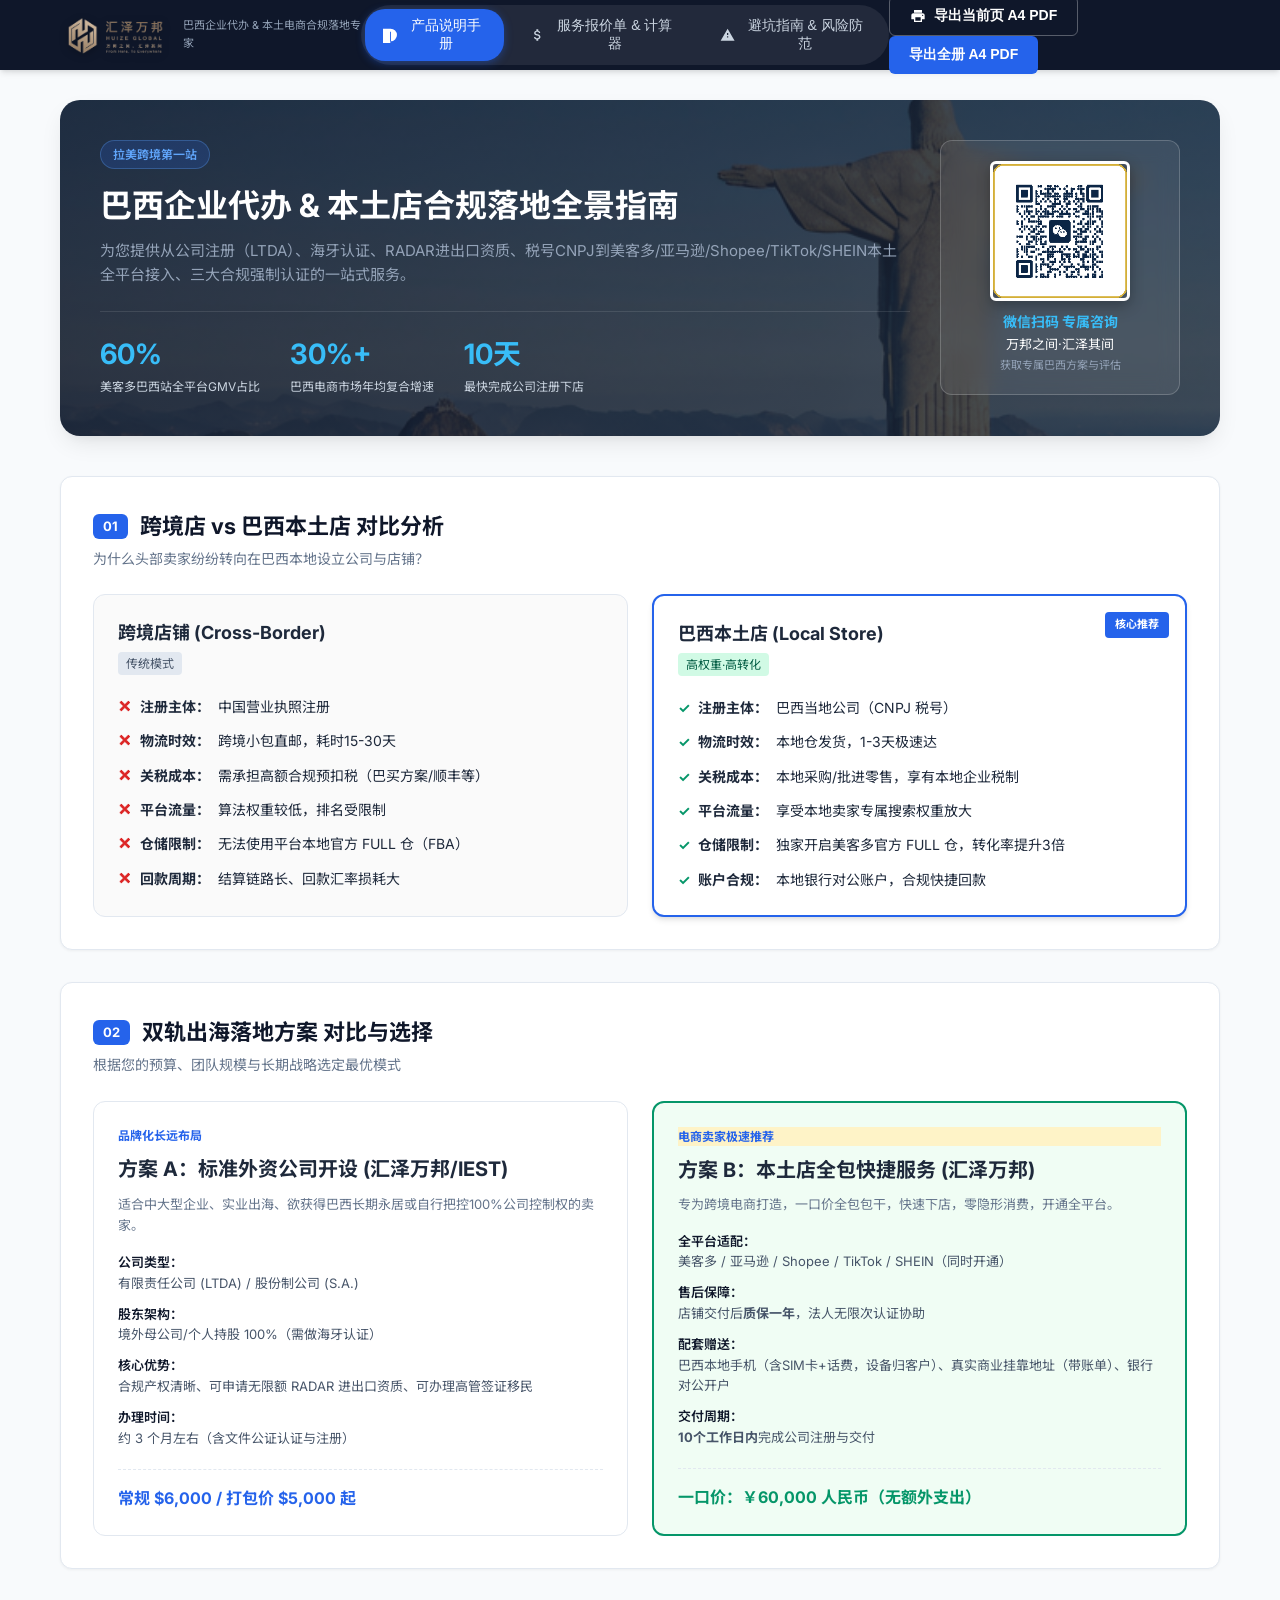
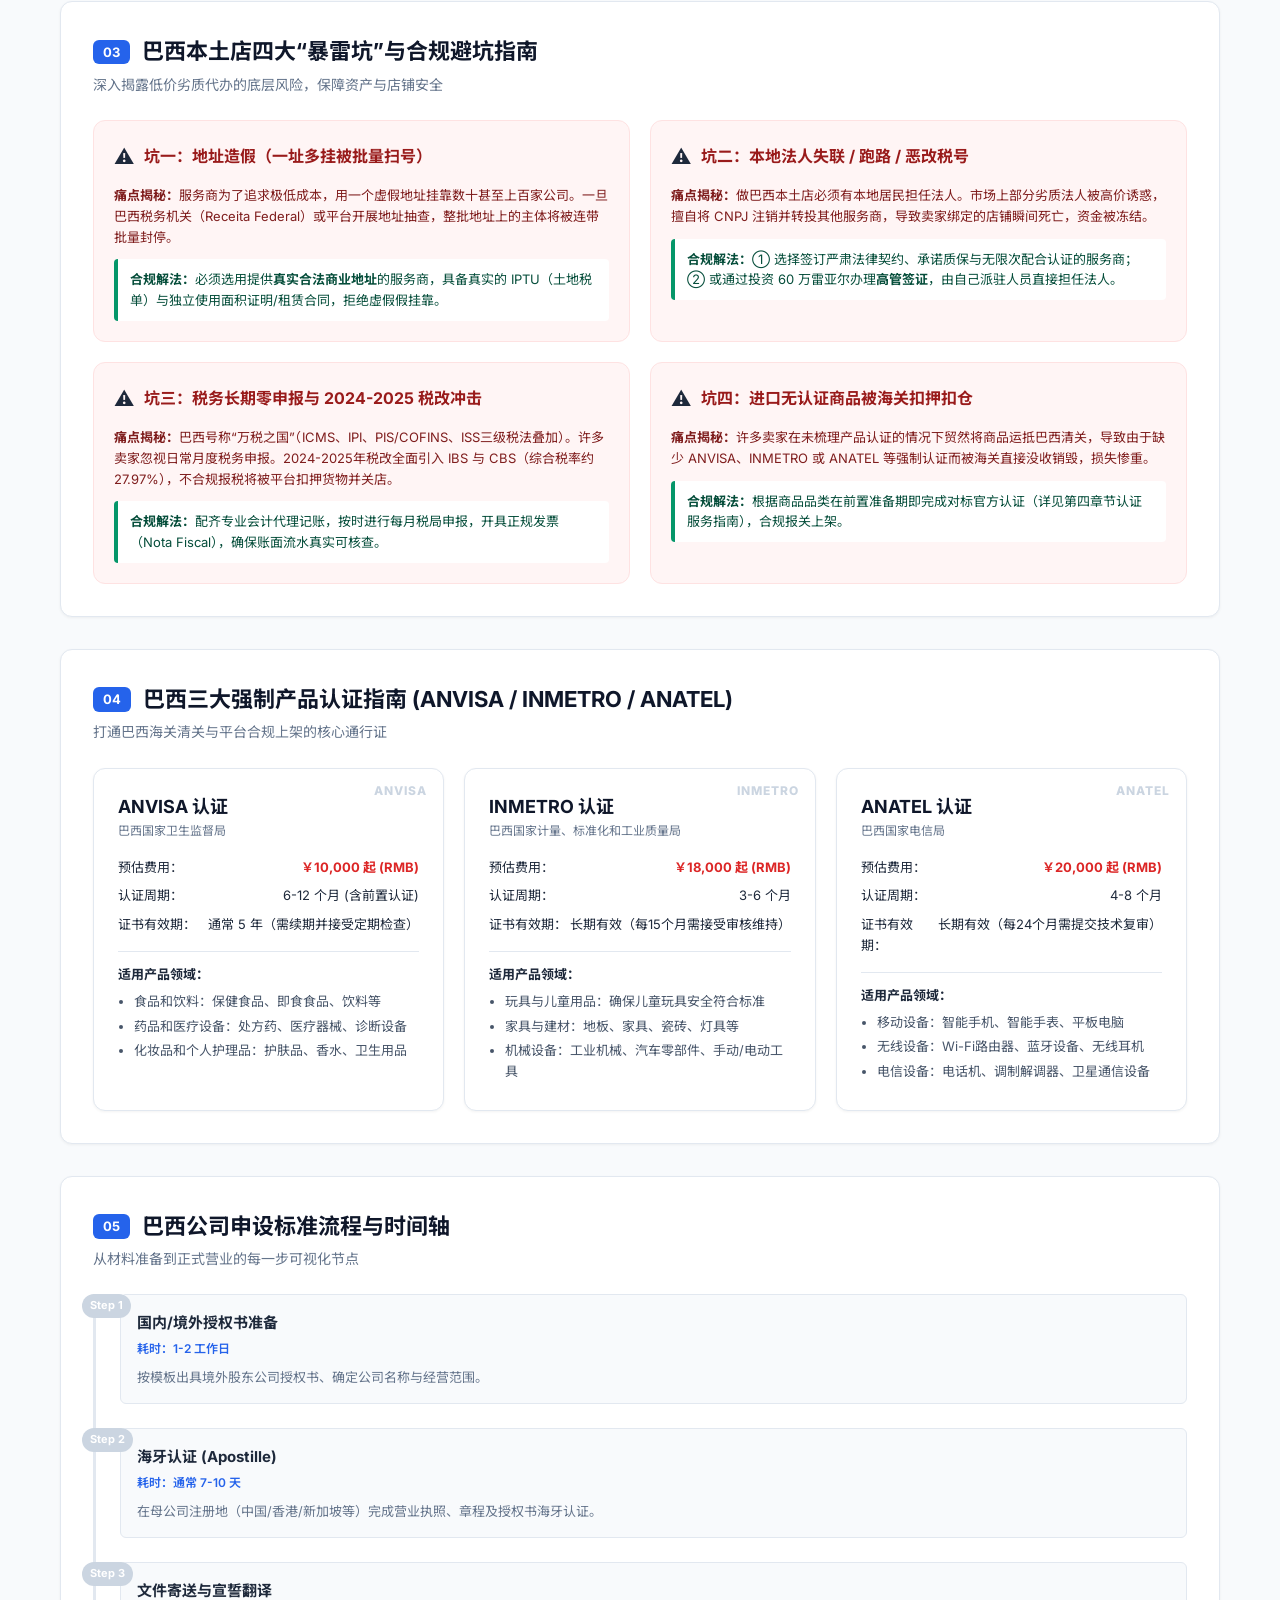
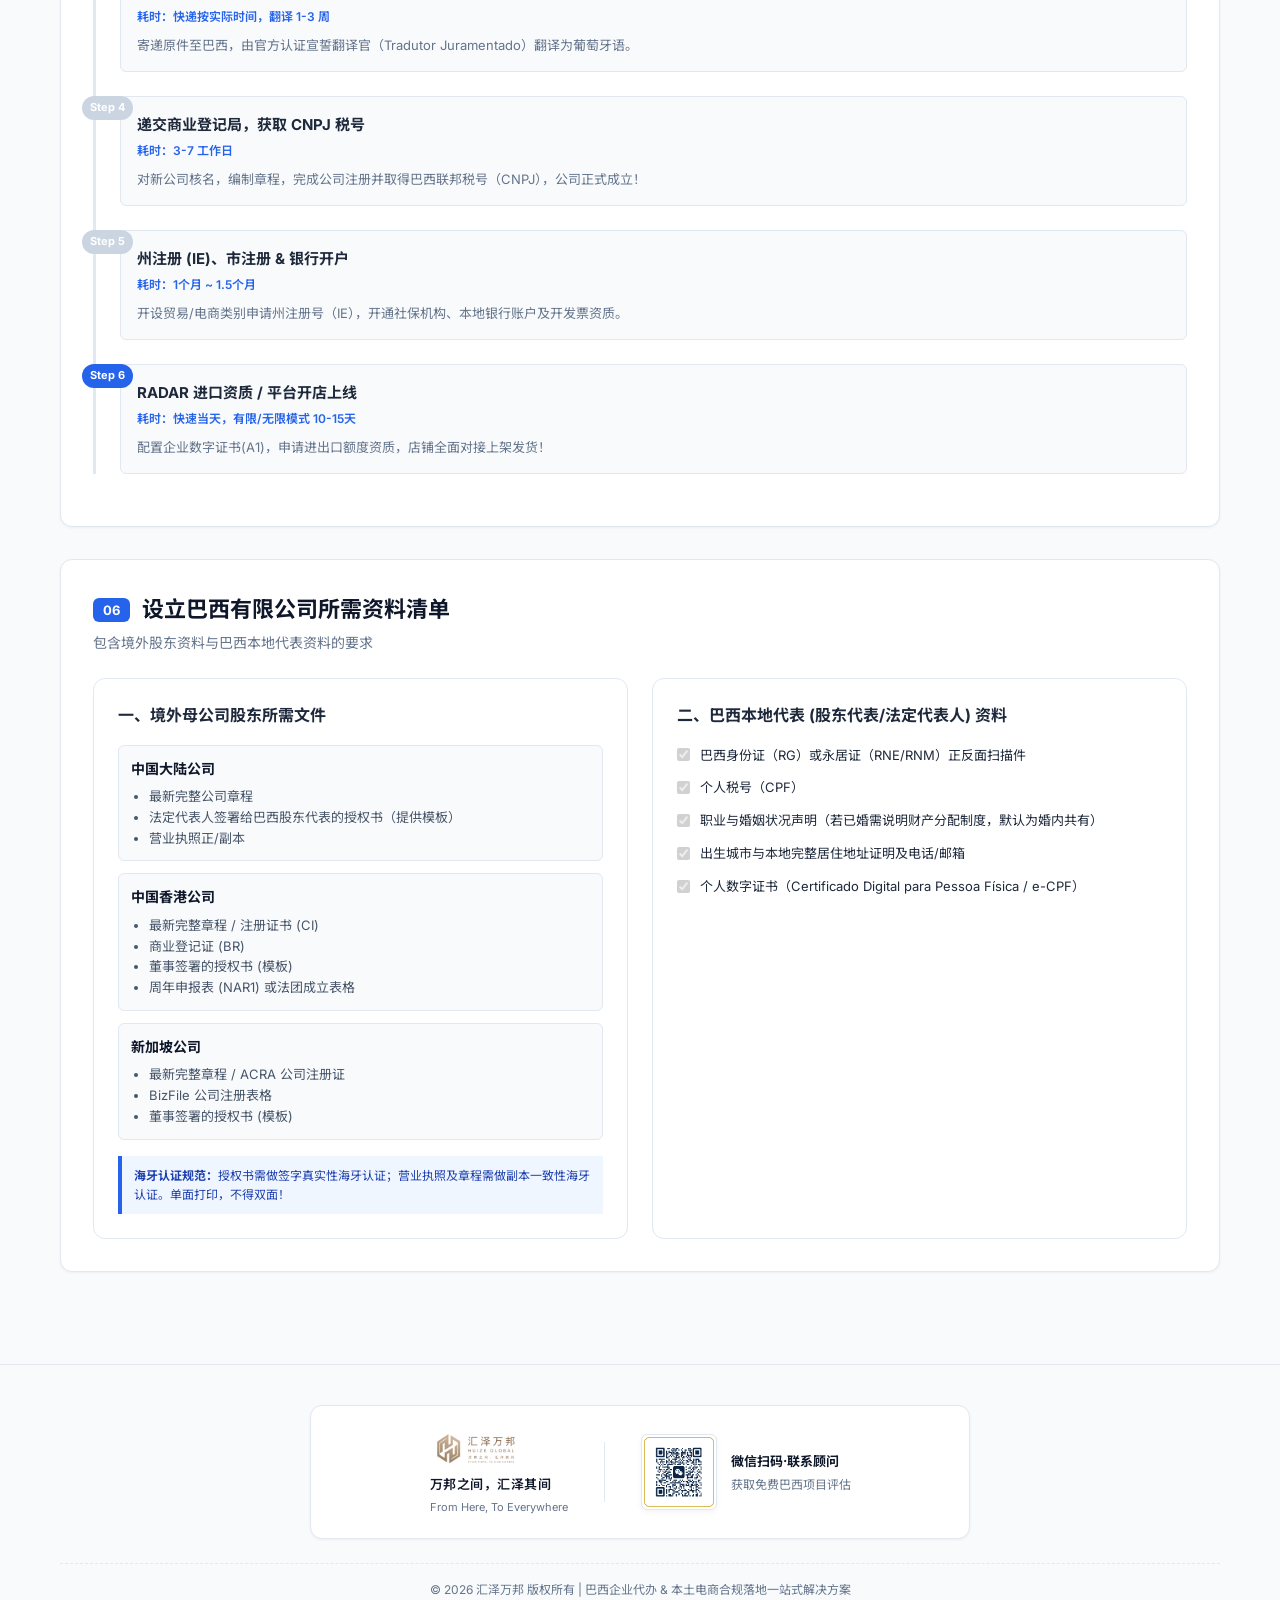
==== commit 92e9c35f: "Add dedicated Pitfalls and Risk Prevention Guide tab to mobile and desktop" ====
--- a/index.html
+++ b/index.html
@@ -38,6 +38,10 @@
                 <button class="nav-btn" data-tab="pricing-tab">
                     <svg class="icon" viewBox="0 0 24 24"><path d="M11.8 10.9c-2.27-.59-3-1.2-3-2.15 0-1.09 1.01-1.85 2.7-1.85 1.78 0 2.44.85 2.5 2.1h2.21c-.07-1.72-1.12-3.3-3.21-3.81V3h-3v2.16c-1.94.42-3.5 1.68-3.5 3.61 0 2.31 1.91 3.46 4.7 4.13 2.5.6 3 1.48 3 2.41 0 .69-.49 1.79-2.7 1.79-2.06 0-2.87-.92-2.98-2.1h-2.2c.12 2.19 1.76 3.42 3.68 3.83V21h3v-2.15c1.95-.37 3.5-1.5 3.5-3.55 0-2.84-2.43-3.81-4.7-4.4z"/></svg>
                     服务报价单 & 计算器
+                </button>
+                            <button class="nav-btn" data-tab="pitfalls-tab">
+                    <svg class="icon" viewBox="0 0 24 24"><path d="M12 2L1 21h22L12 2zm1 14h-2v-2h2v2zm0-4h-2V9h2v3z"/></svg>
+                    避坑指南 & 风险防范
                 </button>
             </nav>
 
@@ -803,6 +807,77 @@
 
         </section>
 
+    
+        <!-- 3. 避坑指南 & 风险防范选项卡 -->
+        <div id="pitfalls-tab" class="tab-page">
+            <div class="section-block">
+                <div class="section-header">
+                    <h2 class="section-title"><span class="num-badge" style="background:#dc2626;">⚠️</span> 巴西本土店四大避坑指南与合规防范方案</h2>
+                    <p class="section-sub">避开代办服务商常见陷阱，保障 CNPJ 税号与店铺资产长期安全</p>
+                </div>
+
+                <div class="pitfalls-grid" style="grid-template-columns: 1fr 1fr; gap: 16px;">
+                    
+                    <!-- 坑 1 -->
+                    <div class="pitfall-card" style="border-left: 4px solid #dc2626; background: #fff5f5;">
+                        <div class="pitfall-header" style="display:flex; justify-size:space-between; align-items:center;">
+                            <h3 style="color: #991b1b; font-size: 16px;">🔴 坑一：假地址挂靠导致批量扫号封店</h3>
+                            <span class="tag tag-danger">高危风险</span>
+                        </div>
+                        <p style="font-size: 13px; color: #475569; margin: 8px 0;">
+                            <strong>现象：</strong>部分中介拿同一个虚拟地址违规挂靠几十甚至上百家公司。当巴西税务机关（Receita Federal）或美客多/亚马逊启动地址审查时，异常集中挂靠会被系统一键整批封关。
+                        </p>
+                        <div class="solution-box" style="background:#ffffff; border-left:3px solid #059669; padding:8px 12px; border-radius:4px; font-size:12px; color:#064e3b;">
+                            <strong>💡 汇泽万邦解法：</strong>提供具备真实 IPTU 商业租赁税单的独立合规挂靠地址，单地址严控挂靠上限，轻松通过平台及税局核验。
+                        </div>
+                    </div>
+
+                    <!-- 坑 2 -->
+                    <div class="pitfall-card" style="border-left: 4px solid #dc2626; background: #fff5f5;">
+                        <div class="pitfall-header">
+                            <h3 style="color: #991b1b; font-size: 16px;">🔴 坑二：挂名法人跑路 / 恶意注销 CNPJ</h3>
+                            <span class="tag tag-danger">致命风险</span>
+                        </div>
+                        <p style="font-size: 13px; color: #475569; margin: 8px 0;">
+                            <strong>现象：</strong>做本土店强制要求巴西居民担任法人。部分外部临时法人受到高价诱惑，擅自将原有 CNPJ 税号注销并转投他人，导致绑定的店铺直接封停且无法修复。
+                        </p>
+                        <div class="solution-box" style="background:#ffffff; border-left:3px solid #059669; padding:8px 12px; border-radius:4px; font-size:12px; color:#064e3b;">
+                            <strong>💡 汇泽万邦解法：</strong>签署法律约束契约并提供质保；协助办理高管签证，支持中国卖家自持永居身份担任公司法人。
+                        </div>
+                    </div>
+
+                    <!-- 坑 3 -->
+                    <div class="pitfall-card" style="border-left: 4px solid #d97706; background: #fffbeb;">
+                        <div class="pitfall-header">
+                            <h3 style="color: #92400e; font-size: 16px;">🟠 坑三：税务零申报与 2024-2025 税改冲击</h3>
+                            <span class="tag tag-warning">隐蔽风险</span>
+                        </div>
+                        <p style="font-size: 13px; color: #475569; margin: 8px 0;">
+                            <strong>现象：</strong>巴西为“万税之国”（ICMS/IPI/PIS/COFINS）。2024-2025年新税改引入 IBS/CBS（预计综合税率27.97%）。长期野路子零申报会导致账户被查封冻结。
+                        </p>
+                        <div class="solution-box" style="background:#ffffff; border-left:3px solid #059669; padding:8px 12px; border-radius:4px; font-size:12px; color:#064e3b;">
+                            <strong>💡 汇泽万邦解法：</strong>配齐巴西本地持牌会计代理记账，按月合规申报发票，避开预扣税封查风险。
+                        </div>
+                    </div>
+
+                    <!-- 坑 4 -->
+                    <div class="pitfall-card" style="border-left: 4px solid #d97706; background: #fffbeb;">
+                        <div class="pitfall-header">
+                            <h3 style="color: #92400e; font-size: 16px;">🟠 坑四：无强制认证被海关扣押 / 冻卡风险</h3>
+                            <span class="tag tag-warning">操作细节</span>
+                        </div>
+                        <p style="font-size: 13px; color: #475569; margin: 8px 0;">
+                            <strong>现象：</strong>3C电子/美妆/玩具缺少 ANVISA/INMETRO/ANATEL 强制认证导致海关扣货；回款使用无牌照平台导致回款链路冻卡。
+                        </p>
+                        <div class="solution-box" style="background:#ffffff; border-left:3px solid #059669; padding:8px 12px; border-radius:4px; font-size:12px; color:#064e3b;">
+                            <strong>💡 汇泽万邦解法：</strong>前置协助完成三大强制产品认证，搭配持有当地支付牌照的合规银行回款链路。
+                        </div>
+                    </div>
+
+                </div>
+            </div>
+        </div>
+
     </main>
 
     <footer class="site-footer">
@@ -837,6 +912,7 @@
     <script src="app.js"></script>
 
     <!-- 微信 / 手机专属固定底部 TabBar -->
+        <!-- 微信 / 手机专属固定底部 TabBar -->
     <nav class="bottom-bar">
         <button class="bottom-btn active" onclick="switchMobileTab('manual-tab', this)">
             <span class="bottom-btn-icon">📘</span>
@@ -844,7 +920,11 @@
         </button>
         <button class="bottom-btn" onclick="switchMobileTab('pricing-tab', this)">
             <span class="bottom-btn-icon">💰</span>
-            <span>服务报价单</span>
+            <span>服务报价</span>
+        </button>
+        <button class="bottom-btn" onclick="switchMobileTab('pitfalls-tab', this)">
+            <span class="bottom-btn-icon">⚠️</span>
+            <span>避坑指南</span>
         </button>
         <button class="bottom-btn" onclick="showWxModal()">
             <span class="bottom-btn-icon">💬</span>
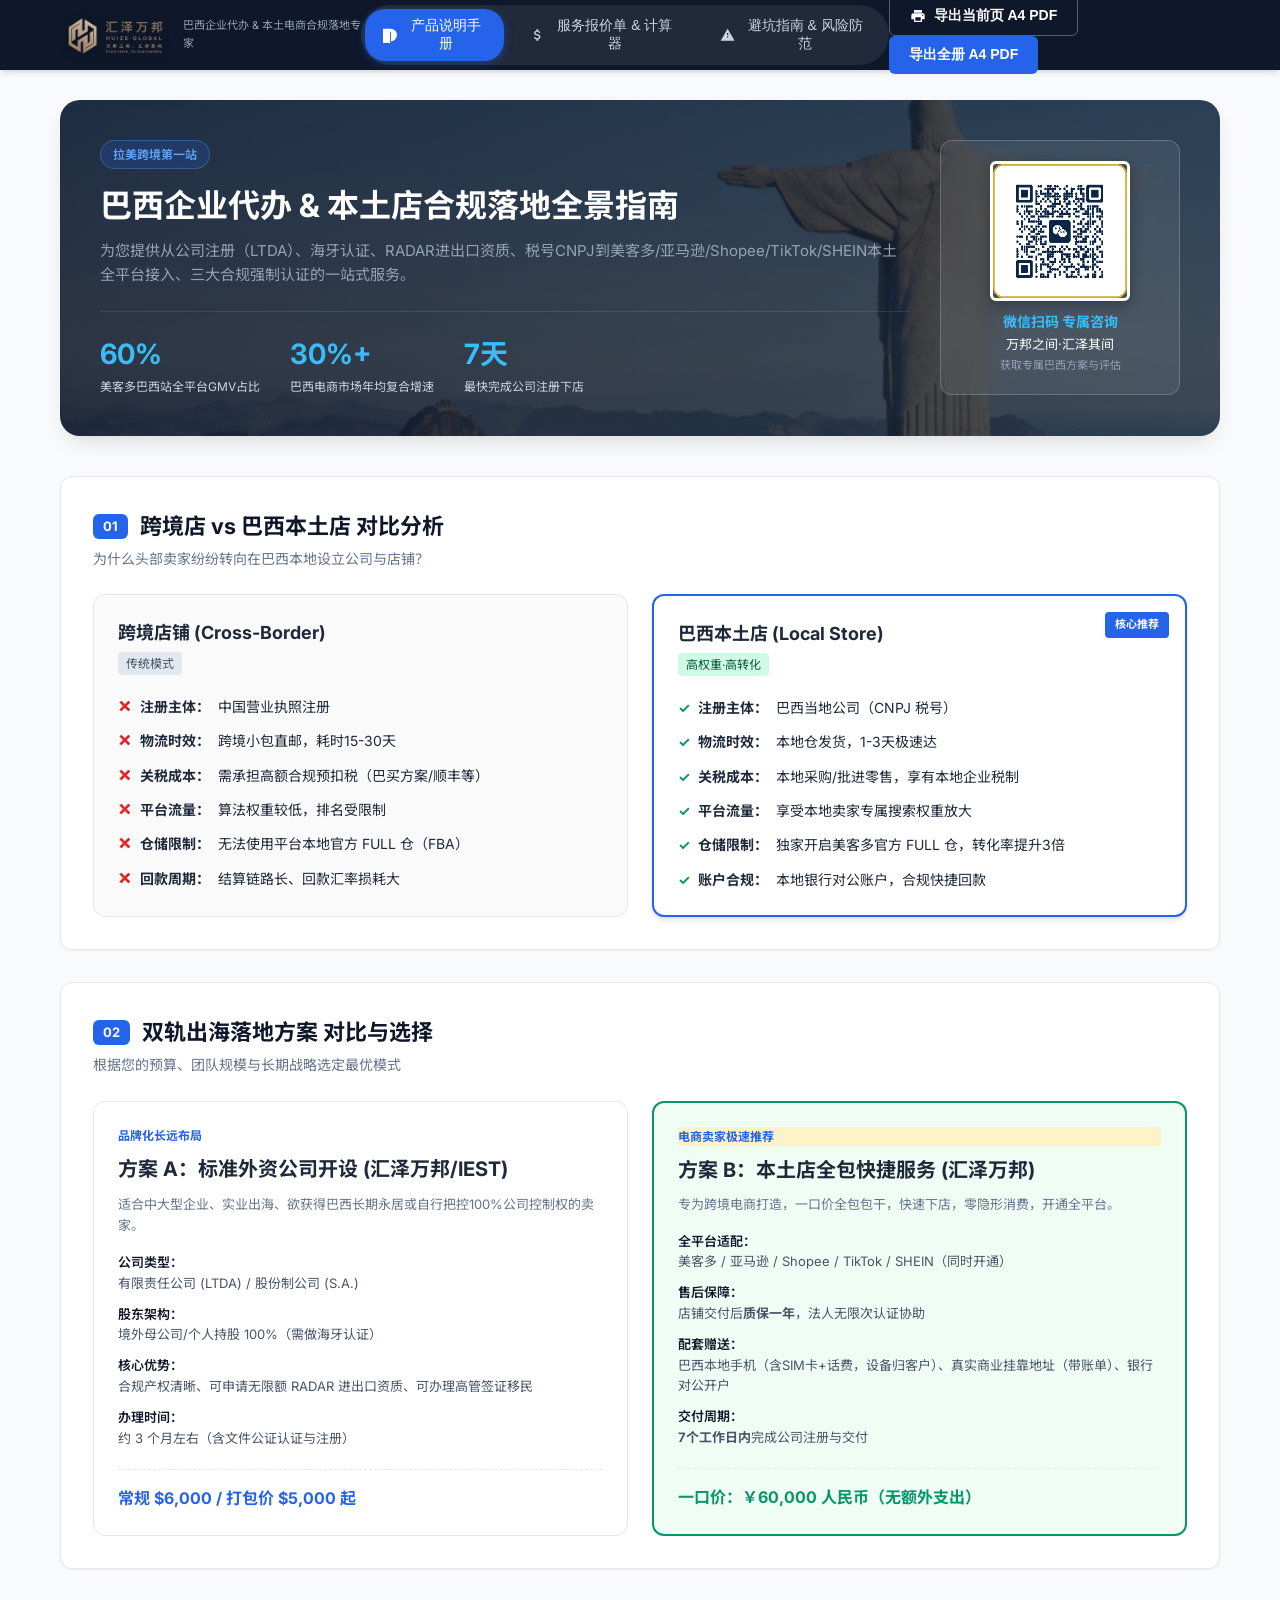
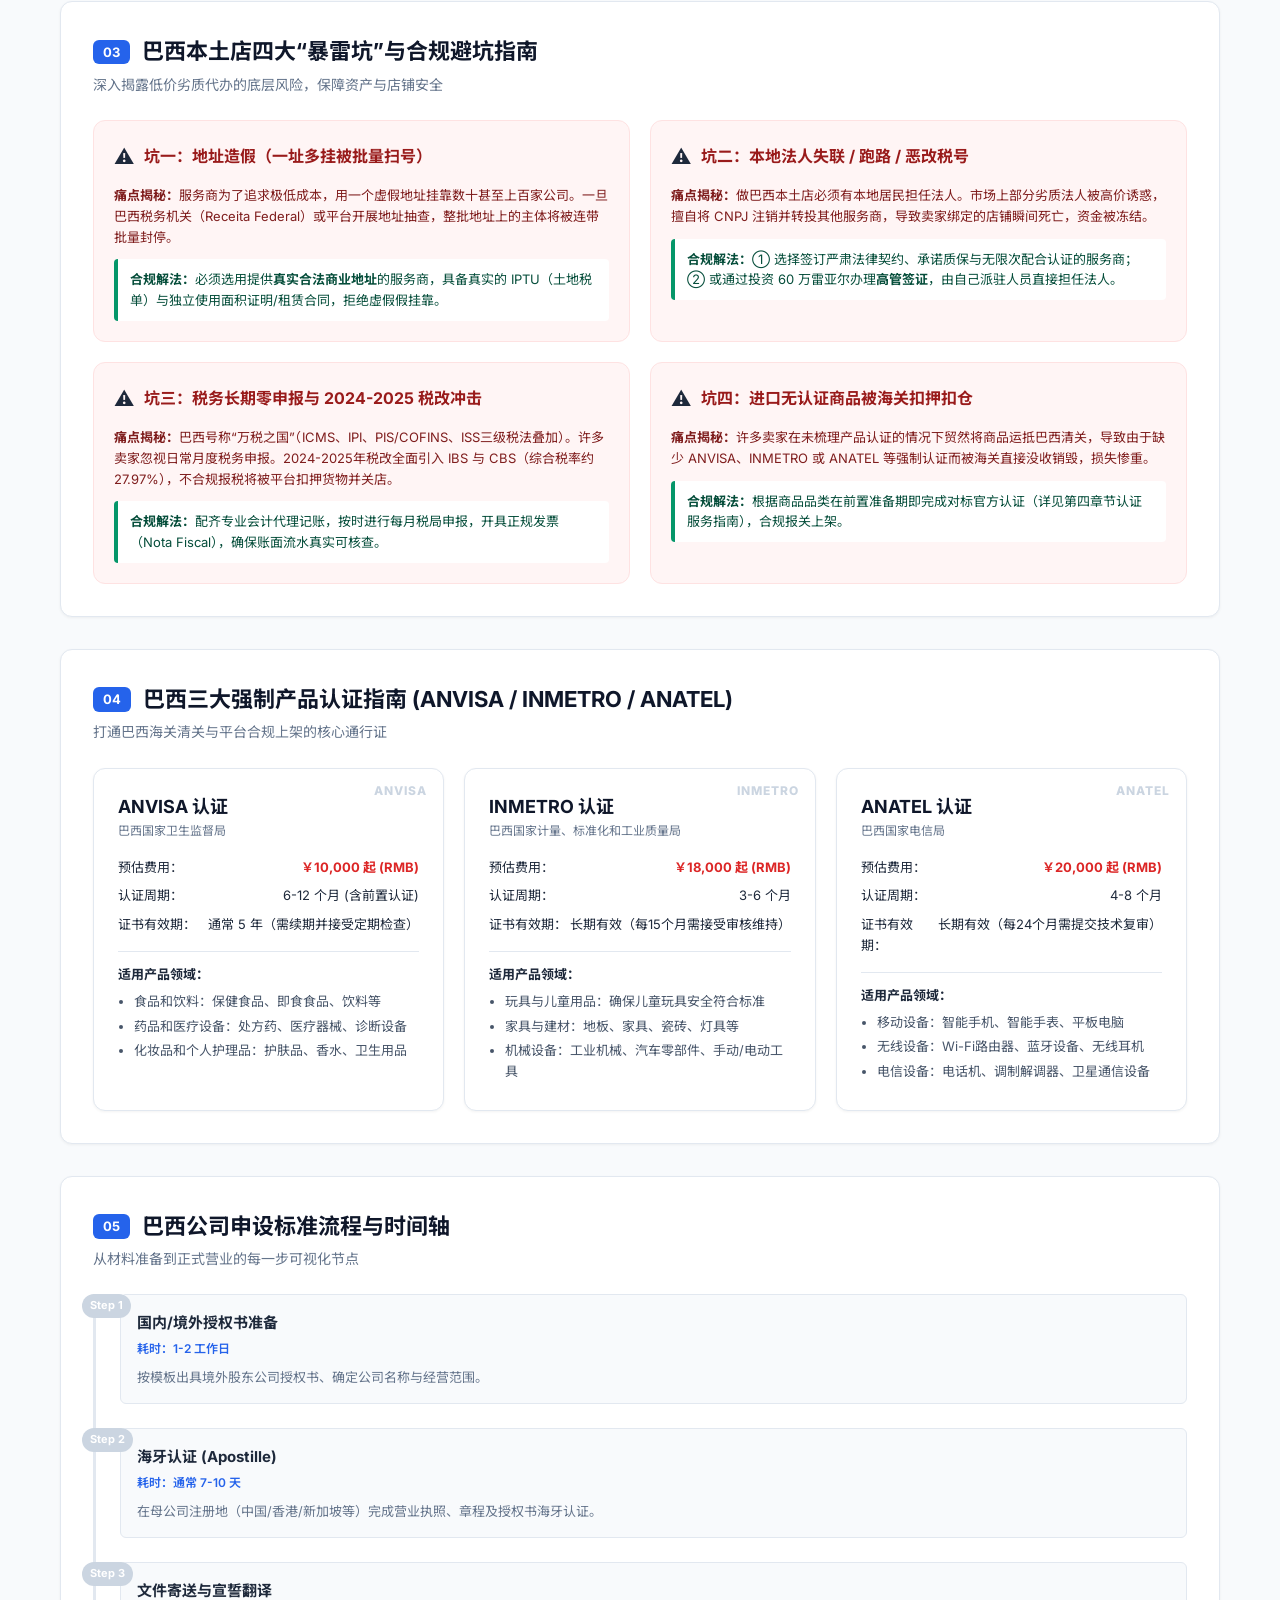
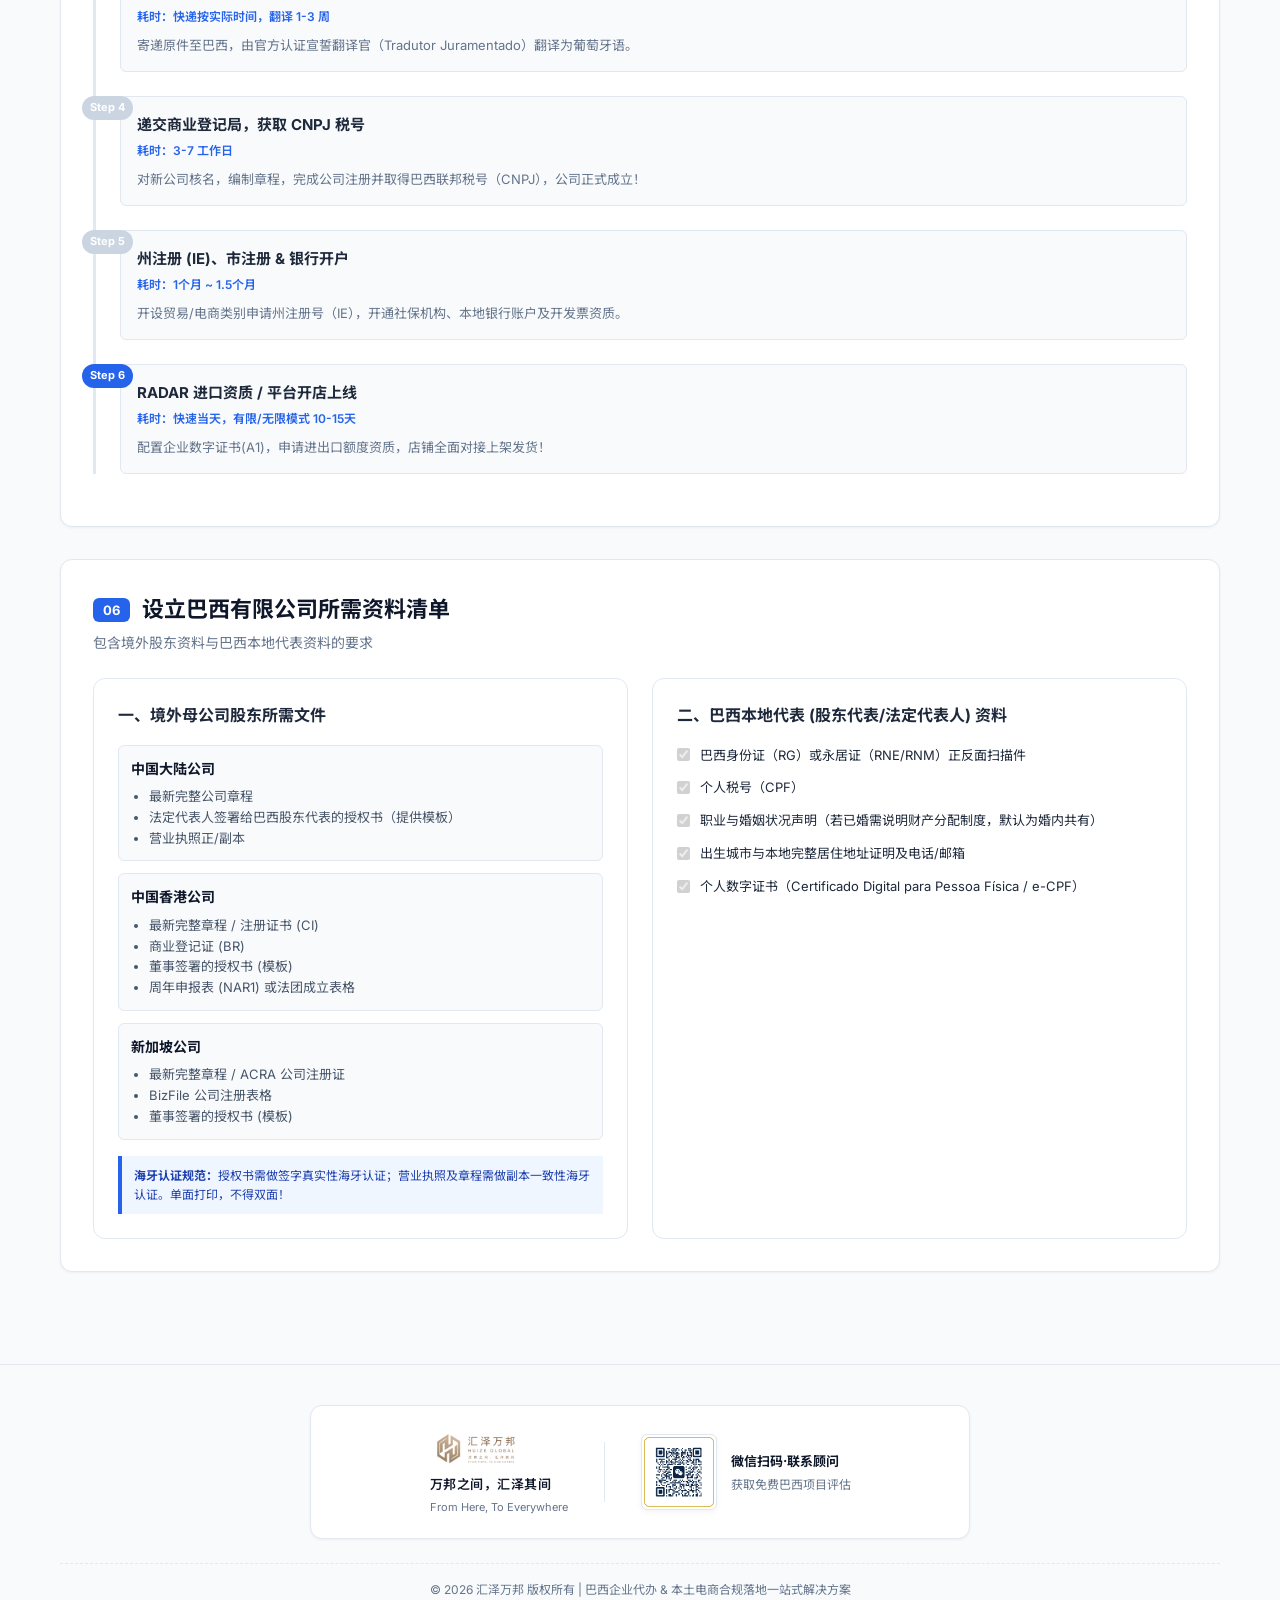
==== commit f600575e: "Update registration timeframe to 7 days across desktop and H5" ====
--- a/index.html
+++ b/index.html
@@ -82,7 +82,7 @@
                                 <span class="stat-label">巴西电商市场年均复合增速</span>
                             </div>
                             <div class="stat-item">
-                                <span class="stat-value">10天</span>
+                                <span class="stat-value">7天</span>
                                 <span class="stat-label">最快完成公司注册下店</span>
                             </div>
                         </div>
@@ -199,7 +199,7 @@
                             </div>
                             <div class="feature-item">
                                 <span class="feature-label">交付周期：</span>
-                                <span class="feature-val"><strong>10个工作日内</strong>完成公司注册与交付</span>
+                                <span class="feature-val"><strong>7个工作日内</strong>完成公司注册与交付</span>
                             </div>
                         </div>
                         <div class="plan-footer">
@@ -553,7 +553,7 @@
                             <li>✓ 店铺交付后<strong>质保一年</strong> & 法人无限次认证</li>
                             <li>✓ 赠送独立巴西本地手机(含SIM卡+话费，设备归客户)</li>
                             <li>✓ 真实挂靠商业地址 (含地址账单)</li>
-                            <li>✓ 10个工作日内完成快速下店交付</li>
+                            <li>✓ 7个工作日内完成快速下店交付</li>
                             <li>✓ 包含本地银行账号开立及账户指导</li>
                         </ul>
                     </div>
--- a/style.css
+++ b/style.css
@@ -1553,22 +1553,40 @@
 }
 
 @media (max-width: 850px) {
-    /* 隐藏桌面端大 Header */
+    /* 1. 防横向溢出全局保护 */
+    html, body {
+        overflow-x: hidden !important;
+        width: 100% !important;
+        max-width: 100% !important;
+    }
+
+    .container {
+        width: 100% !important;
+        max-width: 100% !important;
+        padding: 0 12px !important;
+        margin: 0 !important;
+    }
+
+    .main-content {
+        padding: 12px 0 70px 0 !important;
+    }
+
+    /* 2. 隐藏桌面 Header 与 Hero 右侧二维码卡片 */
     .site-header {
         display: none !important;
     }
 
-    body {
-        padding-bottom: 70px !important;
-    }
-
-    /* 显示移动端顶部 Header */
+    .hero-contact-card {
+        display: none !important;
+    }
+
+    /* 3. 移动端 Header & Hero 优化 */
     .mobile-header {
-        display: flex;
+        display: flex !important;
         align-items: center;
         justify-content: space-between;
         background: #0f172a;
-        padding: 12px 16px;
+        padding: 10px 14px;
         position: sticky;
         top: 0;
         z-index: 100;
@@ -1587,14 +1605,76 @@
         font-weight: 600;
     }
 
-    /* 显示底部固定 TabBar */
+    .hero-card {
+        padding: 18px 14px !important;
+        border-radius: 12px !important;
+        margin-bottom: 12px !important;
+    }
+
+    .hero-layout {
+        grid-template-columns: 1fr !important;
+        gap: 12px !important;
+    }
+
+    .hero-title {
+        font-size: 18px !important;
+        margin: 6px 0 !important;
+        line-height: 1.35 !important;
+    }
+
+    .hero-desc {
+        font-size: 12px !important;
+        margin-bottom: 14px !important;
+        line-height: 1.5 !important;
+    }
+
+    .hero-stats {
+        grid-template-columns: repeat(3, 1fr) !important;
+        gap: 6px !important;
+        padding: 10px 6px !important;
+    }
+
+    .stat-value {
+        font-size: 16px !important;
+    }
+
+    .stat-label {
+        font-size: 10px !important;
+        line-height: 1.2 !important;
+    }
+
+    /* 4. 强制所有 Grid 网格降级为单列纵向排列 (防止挤压与溢出) */
+    .comparison-grid,
+    .plan-cards-grid,
+    .pitfalls-grid,
+    .cert-grid,
+    .checklist-grid,
+    .pricing-cards,
+    .calc-body {
+        grid-template-columns: 1fr !important;
+        gap: 12px !important;
+    }
+
+    /* 5. 卡片边距与字号微调 */
+    .section-block {
+        padding: 14px 12px !important;
+        margin-bottom: 12px !important;
+        border-radius: 8px !important;
+    }
+
+    .comp-card, .plan-card, .pitfall-card, .cert-card, .checklist-card, .price-box {
+        padding: 12px 14px !important;
+        border-radius: 8px !important;
+    }
+
+    /* 6. 显示底部固定 TabBar */
     .bottom-bar {
+        display: flex !important;
         position: fixed;
         bottom: 0; left: 0; right: 0;
         height: 60px;
         background: #ffffff;
         border-top: 1px solid #e2e8f0;
-        display: flex;
         justify-content: space-around;
         align-items: center;
         z-index: 999;
@@ -1609,11 +1689,11 @@
         background: transparent;
         border: none;
         color: #64748b;
-        font-size: 11px;
+        font-size: 10px;
         font-weight: 500;
         gap: 2px;
         cursor: pointer;
-        width: 33%;
+        width: 25%;
     }
 
     .bottom-btn.active {
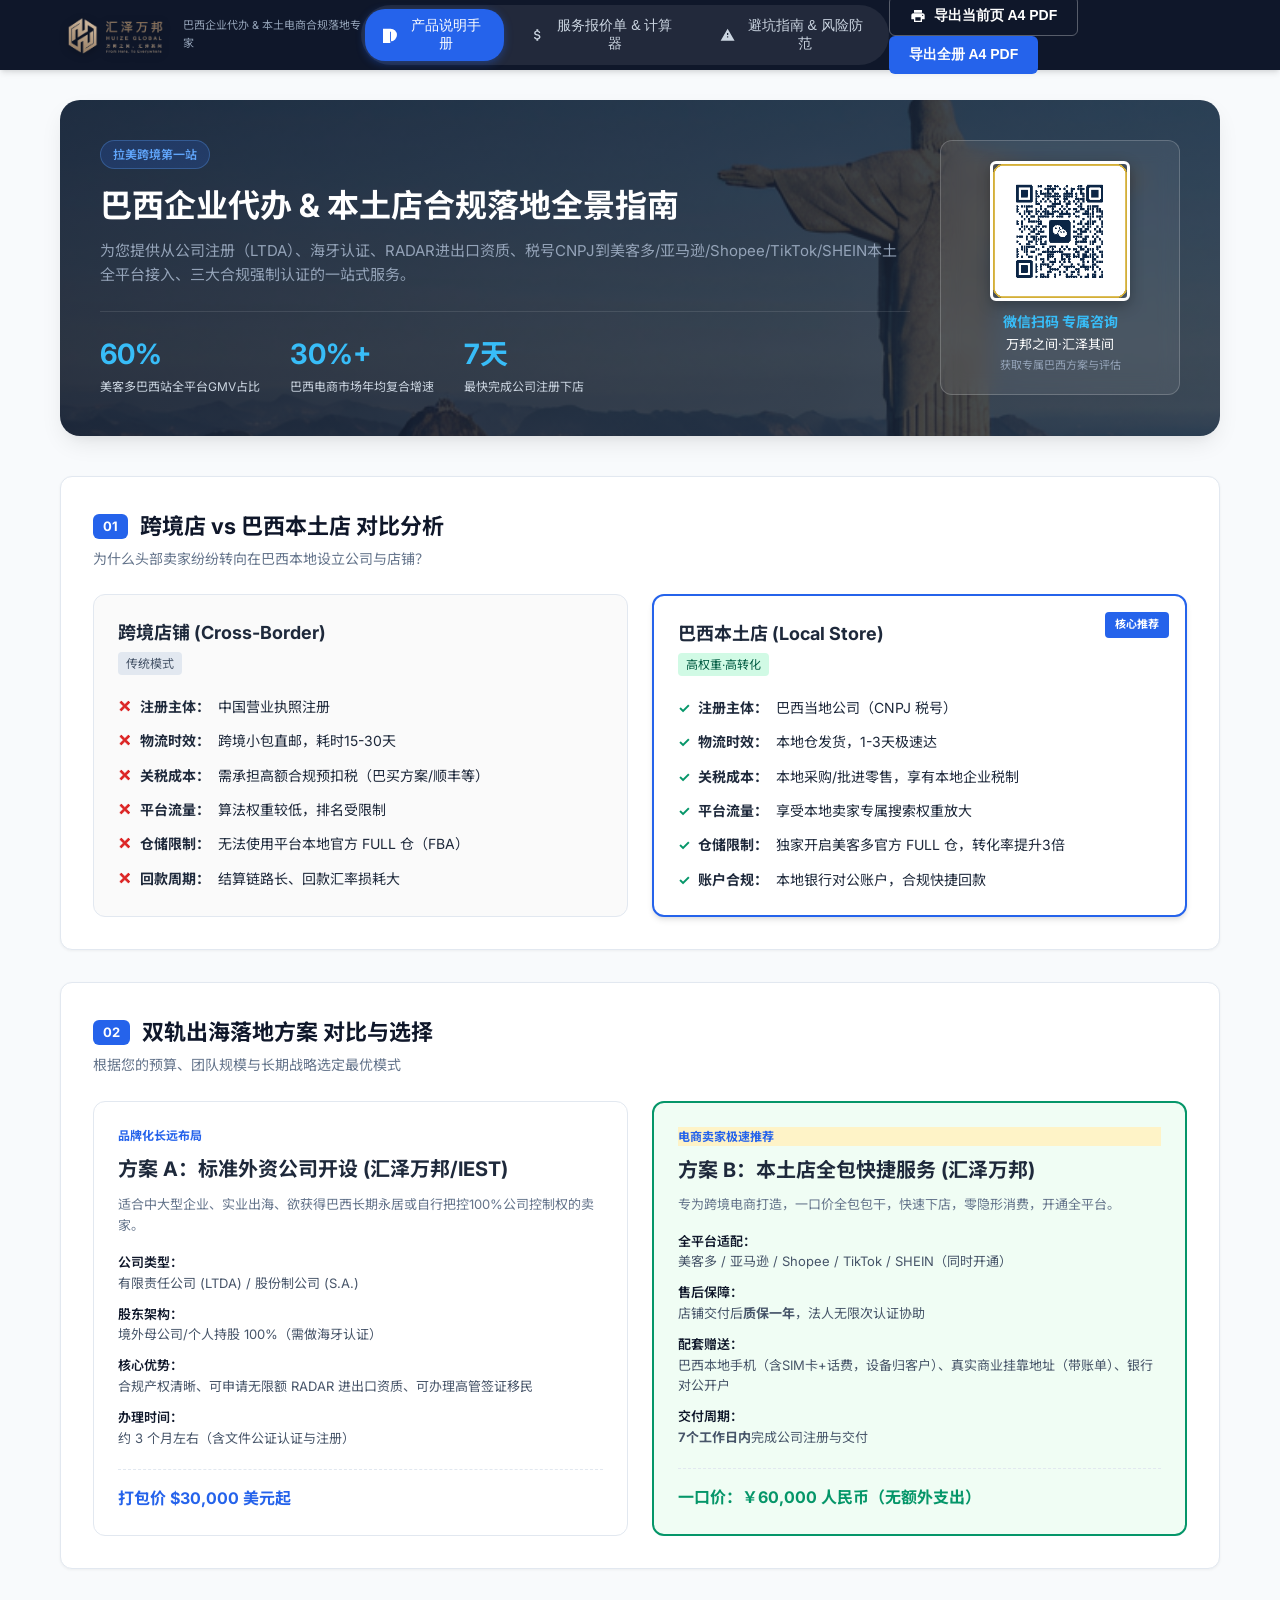
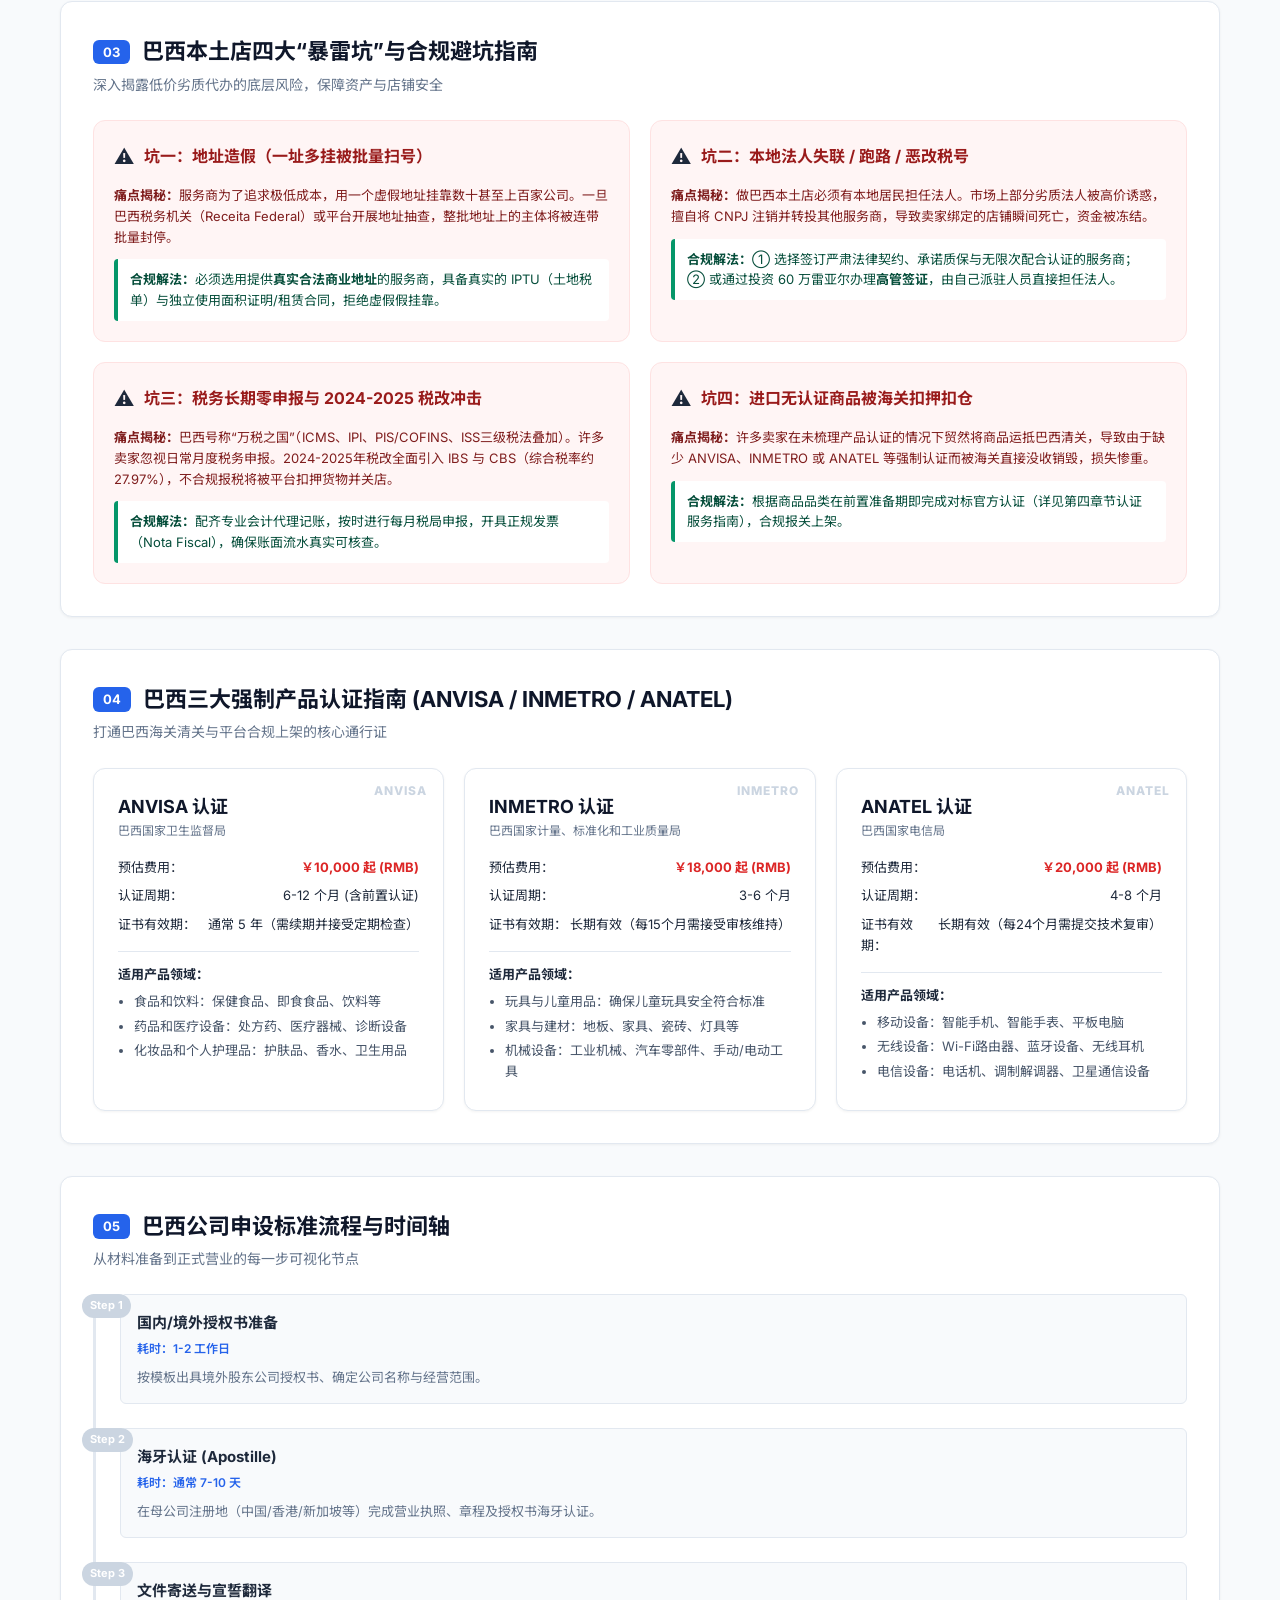
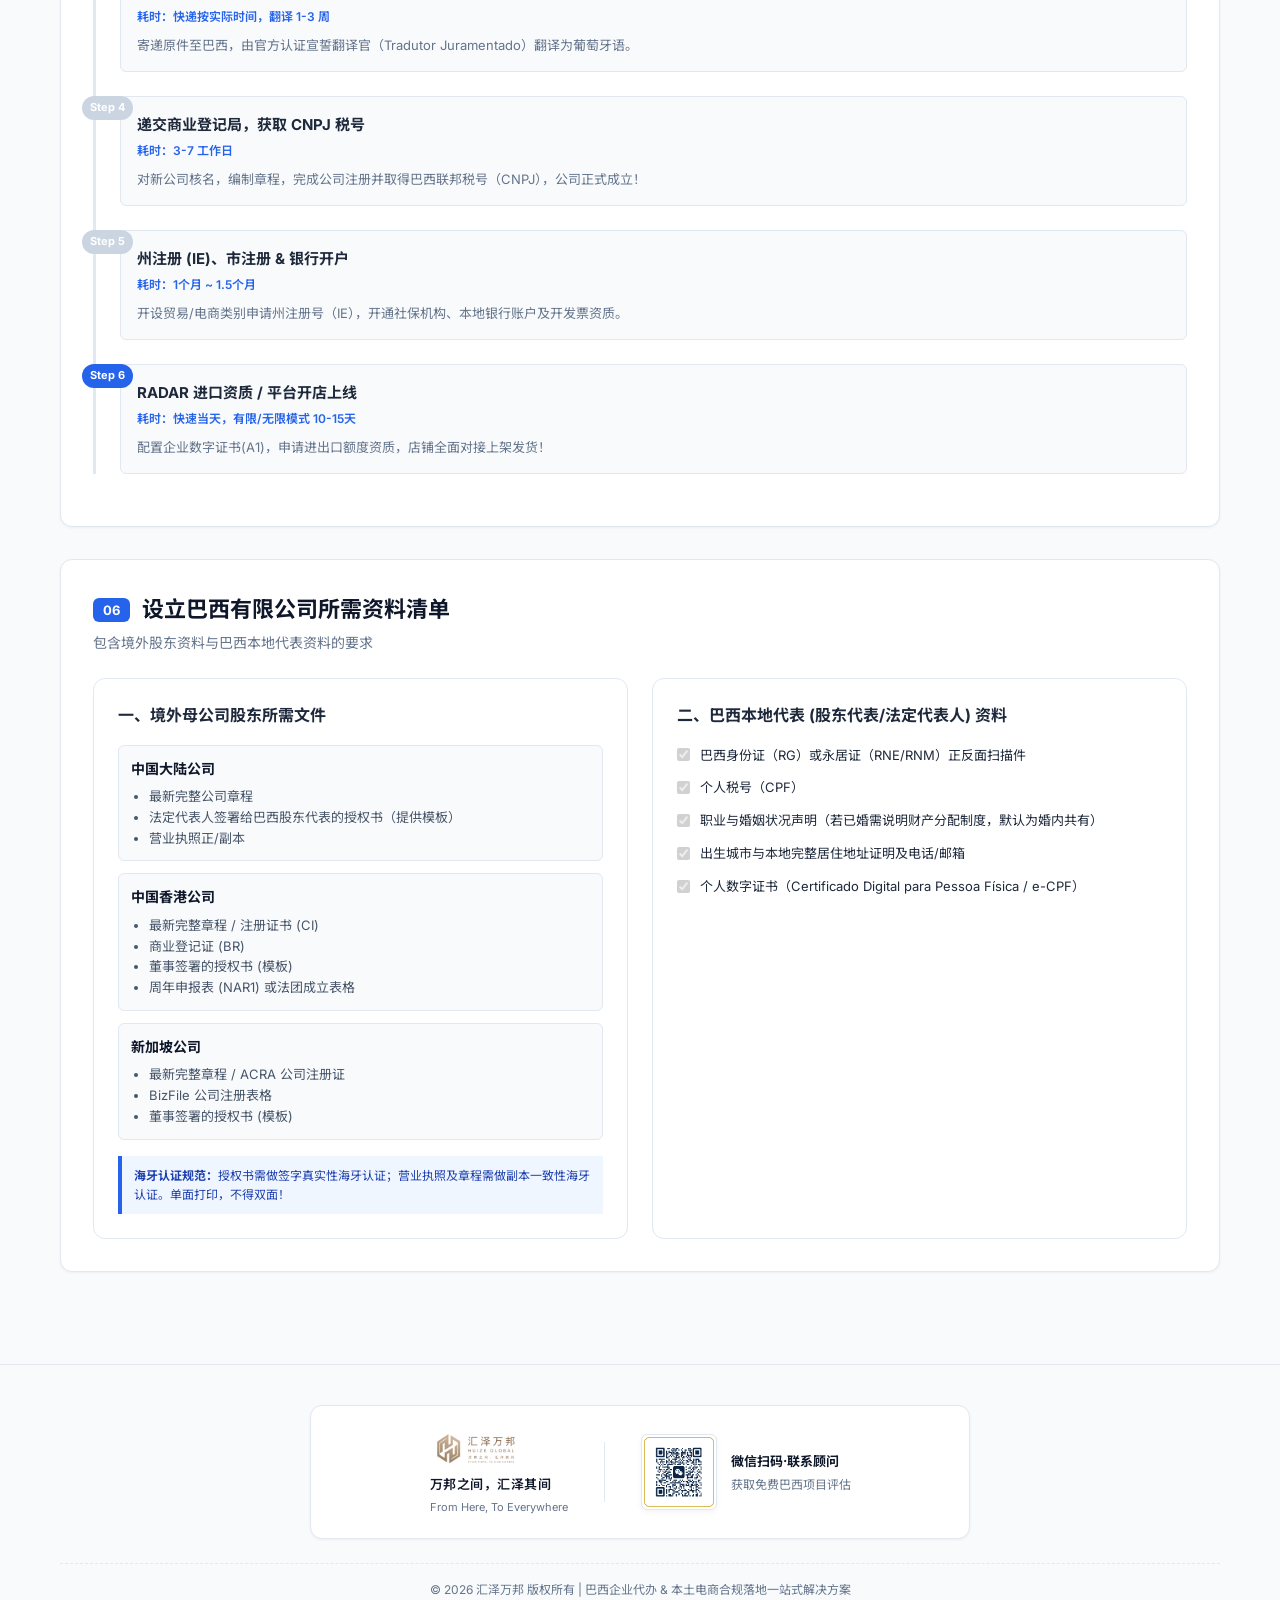
==== commit 2779c909: "Replace all remaining ,000 package price occurrences with ,000 USD" ====
--- a/index.html
+++ b/index.html
@@ -174,7 +174,7 @@
                             </div>
                         </div>
                         <div class="plan-footer">
-                            <span class="price-text">常规 $6,000 / 打包价 $5,000 起</span>
+                            <span class="price-text">打包价 $30,000 美元起</span>
                         </div>
                     </div>
 
@@ -526,7 +526,7 @@
                         <div class="price-head">
                             <h4>汇泽万邦 - 标准外资公司开设</h4>
                             <span class="currency">$</span>
-                            <span class="amount">5,000</span>
+                            <span class="amount">30,000</span>
                             <span class="unit">美元 (打包优惠价)</span>
                             <span class="original">常规单价 $6,000</span>
                         </div>
@@ -582,7 +582,7 @@
                                 <label class="calc-item">
                                     <input type="radio" name="base_pkg" value="5000" data-currency="USD" data-name="汇泽万邦-标准公司开设打包价" checked>
                                     <span class="item-name">汇泽万邦 - 标准公司开设服务 (打包价)</span>
-                                    <span class="item-price">$5,000 USD</span>
+                                    <span class="item-price">$30,000 USD</span>
                                 </label>
                                 <label class="calc-item">
                                     <input type="radio" name="base_pkg" value="60000" data-currency="RMB" data-name="汇泽万邦-本土店全包托管套餐">
@@ -663,7 +663,7 @@
                             <div class="totals-breakdown">
                                 <div class="total-row">
                                     <span>美元小计 (USD):</span>
-                                    <strong id="total-usd">$5,000</strong>
+                                    <strong id="total-usd">$30,000</strong>
                                 </div>
                                 <div class="total-row">
                                     <span>人民币小计 (RMB):</span>
@@ -671,7 +671,7 @@
                                 </div>
                                 <div class="total-row grand-total">
                                     <span>预估折合总额 (RMB)：</span>
-                                    <span class="grand-price" id="grand-total-rmb">￥36,000</span>
+                                    <span class="grand-price" id="grand-total-rmb">￥216,000</span>
                                 </div>
                                 <span class="rate-note">* 参考实时估算汇率：1 USD ≈ 7.2 RMB</span>
                             </div>
@@ -715,7 +715,7 @@
                                 <td>公司注册基础服务</td>
                                 <td>核名、章程编制、联邦/市政税号注册、受益人登记等全套</td>
                                 <td>$6,000 美元</td>
-                                <td><span class="tag tag-success">$5,000 美元</span></td>
+                                <td><span class="tag tag-success">$30,000 美元</span></td>
                             </tr>
                             <tr>
                                 <td>资质证书</td>
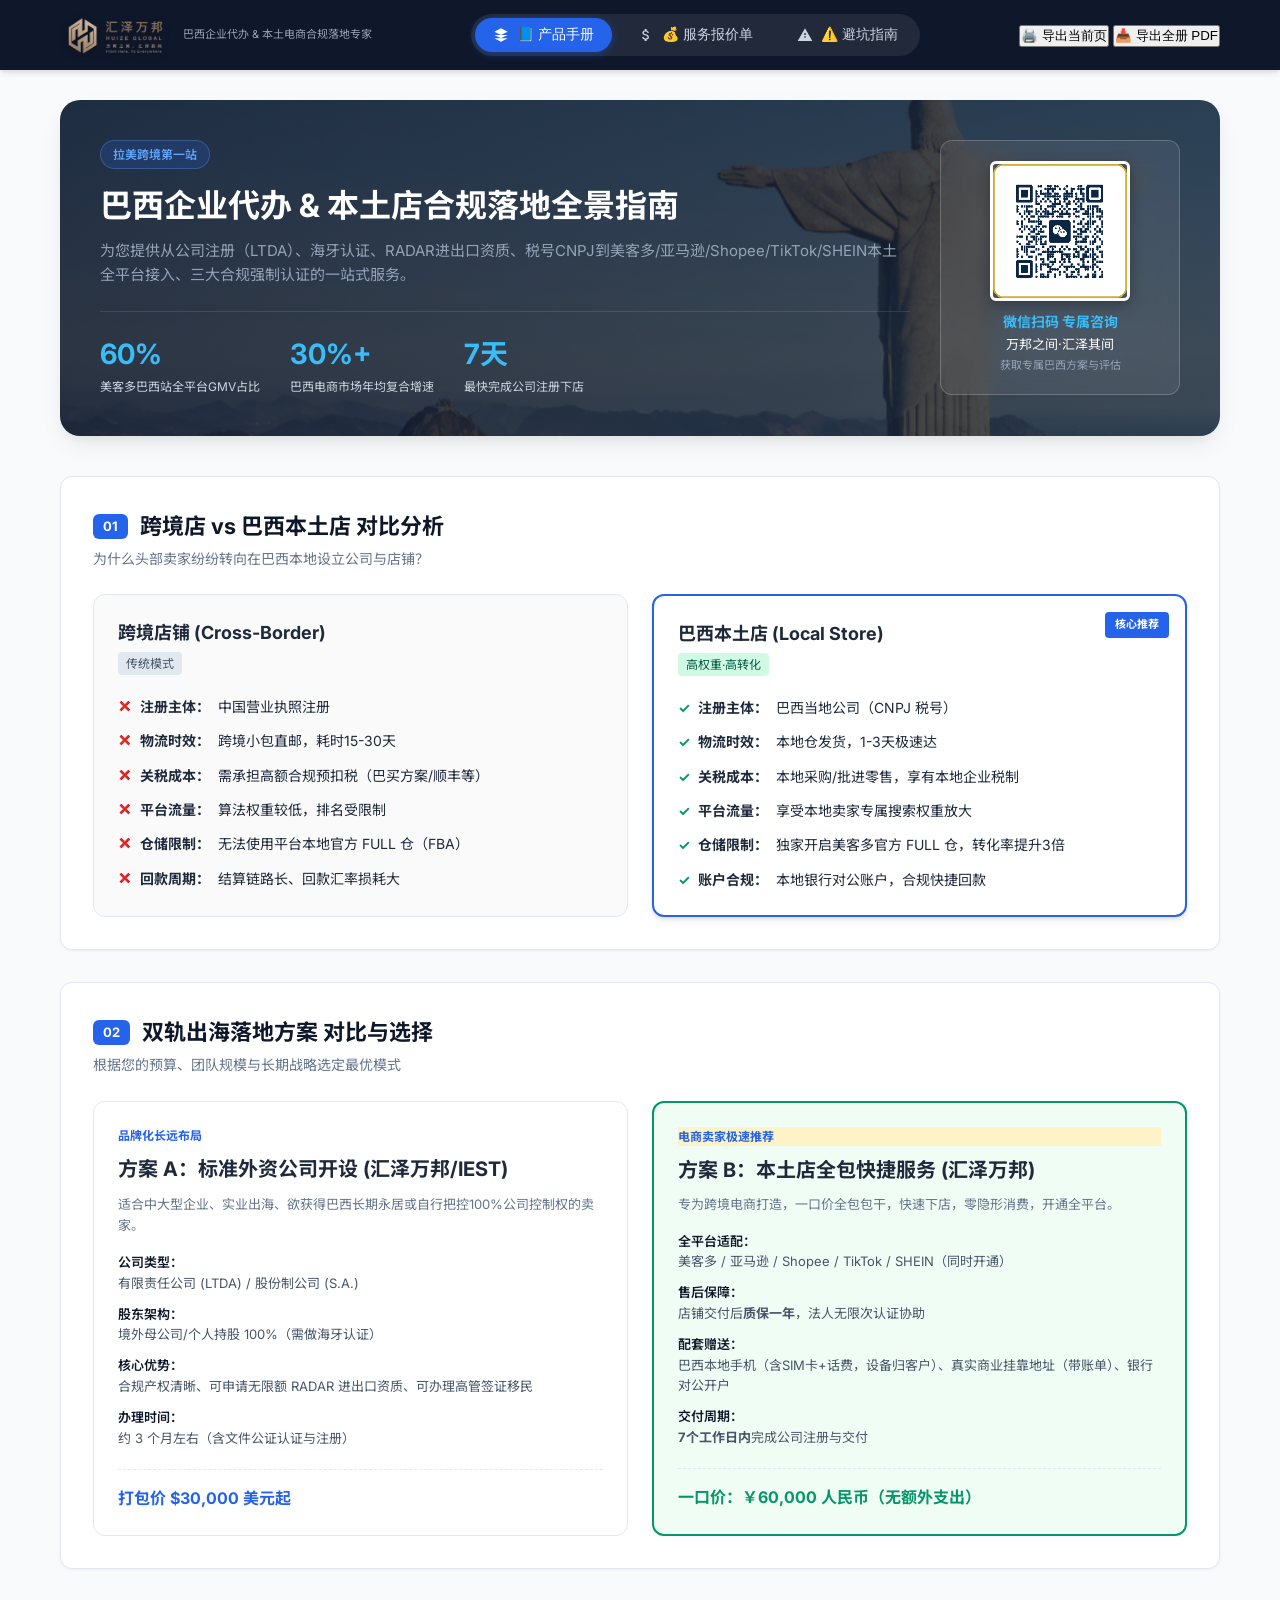
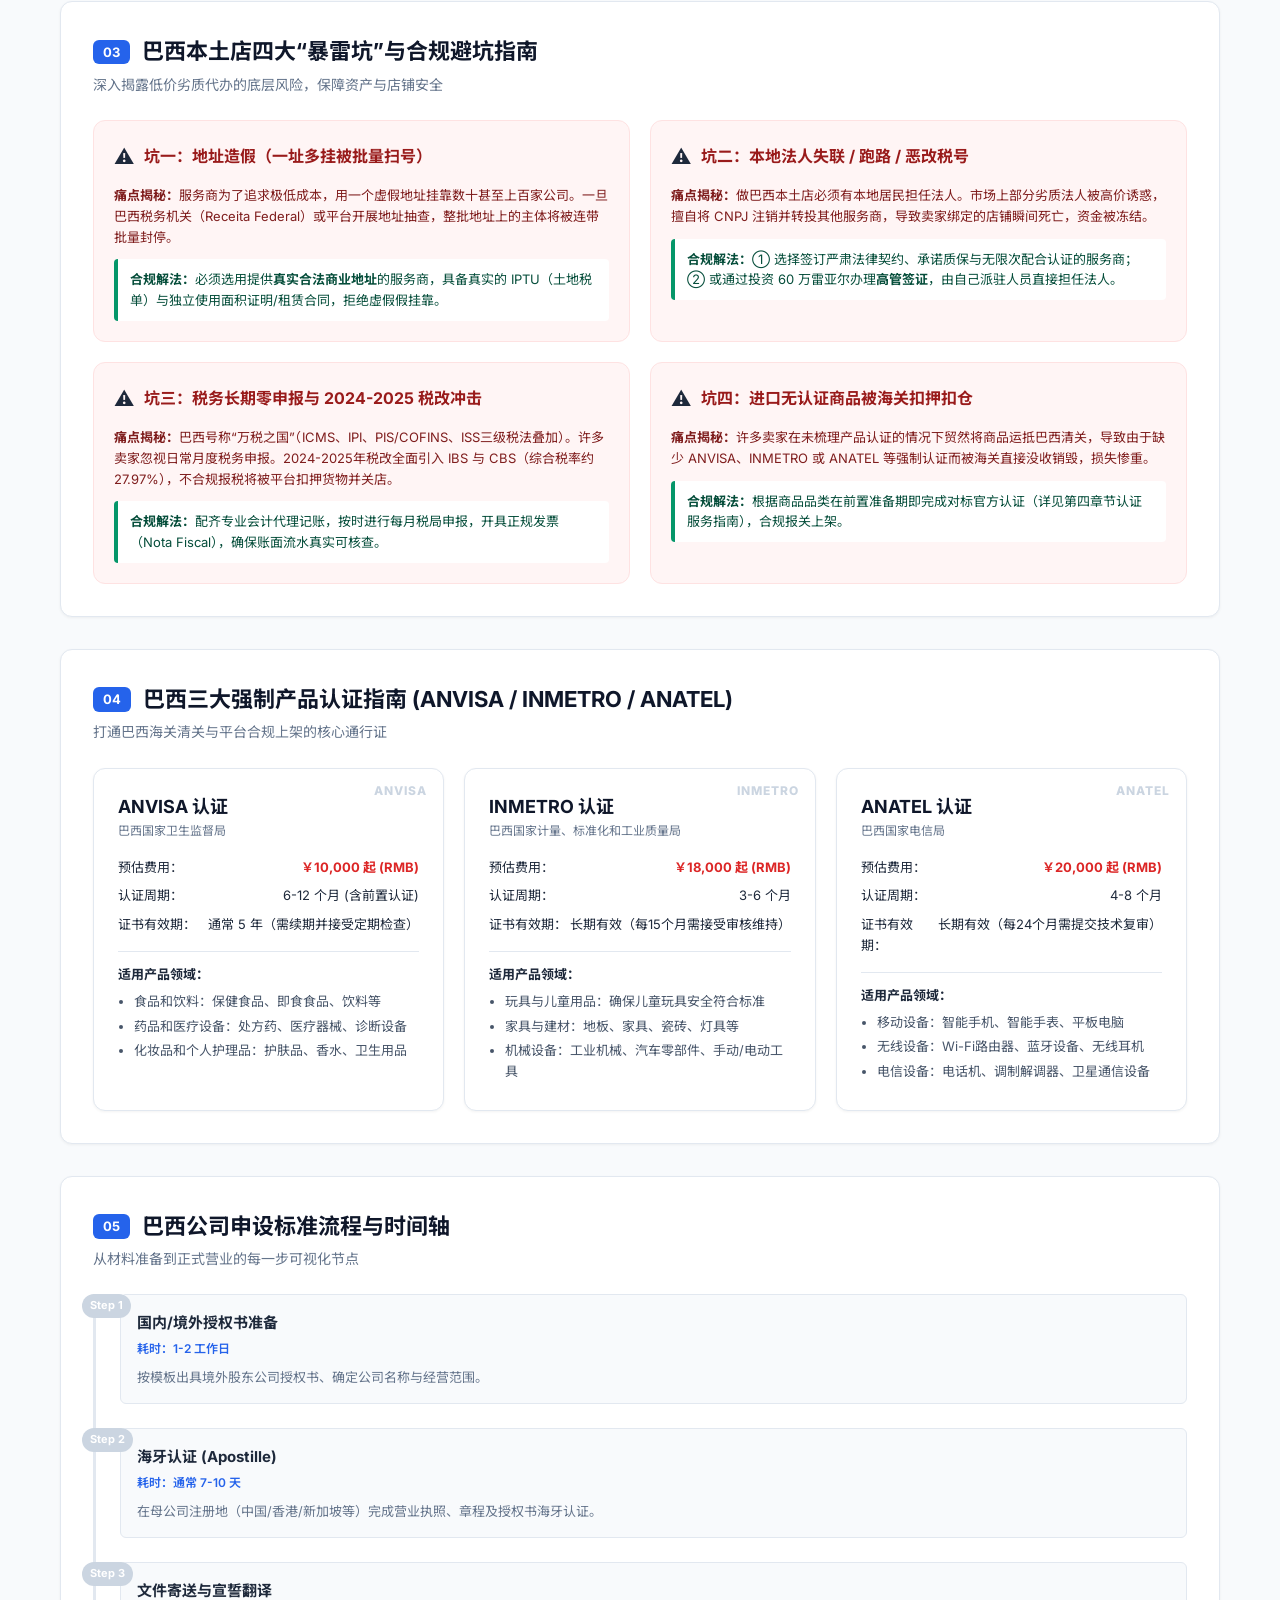
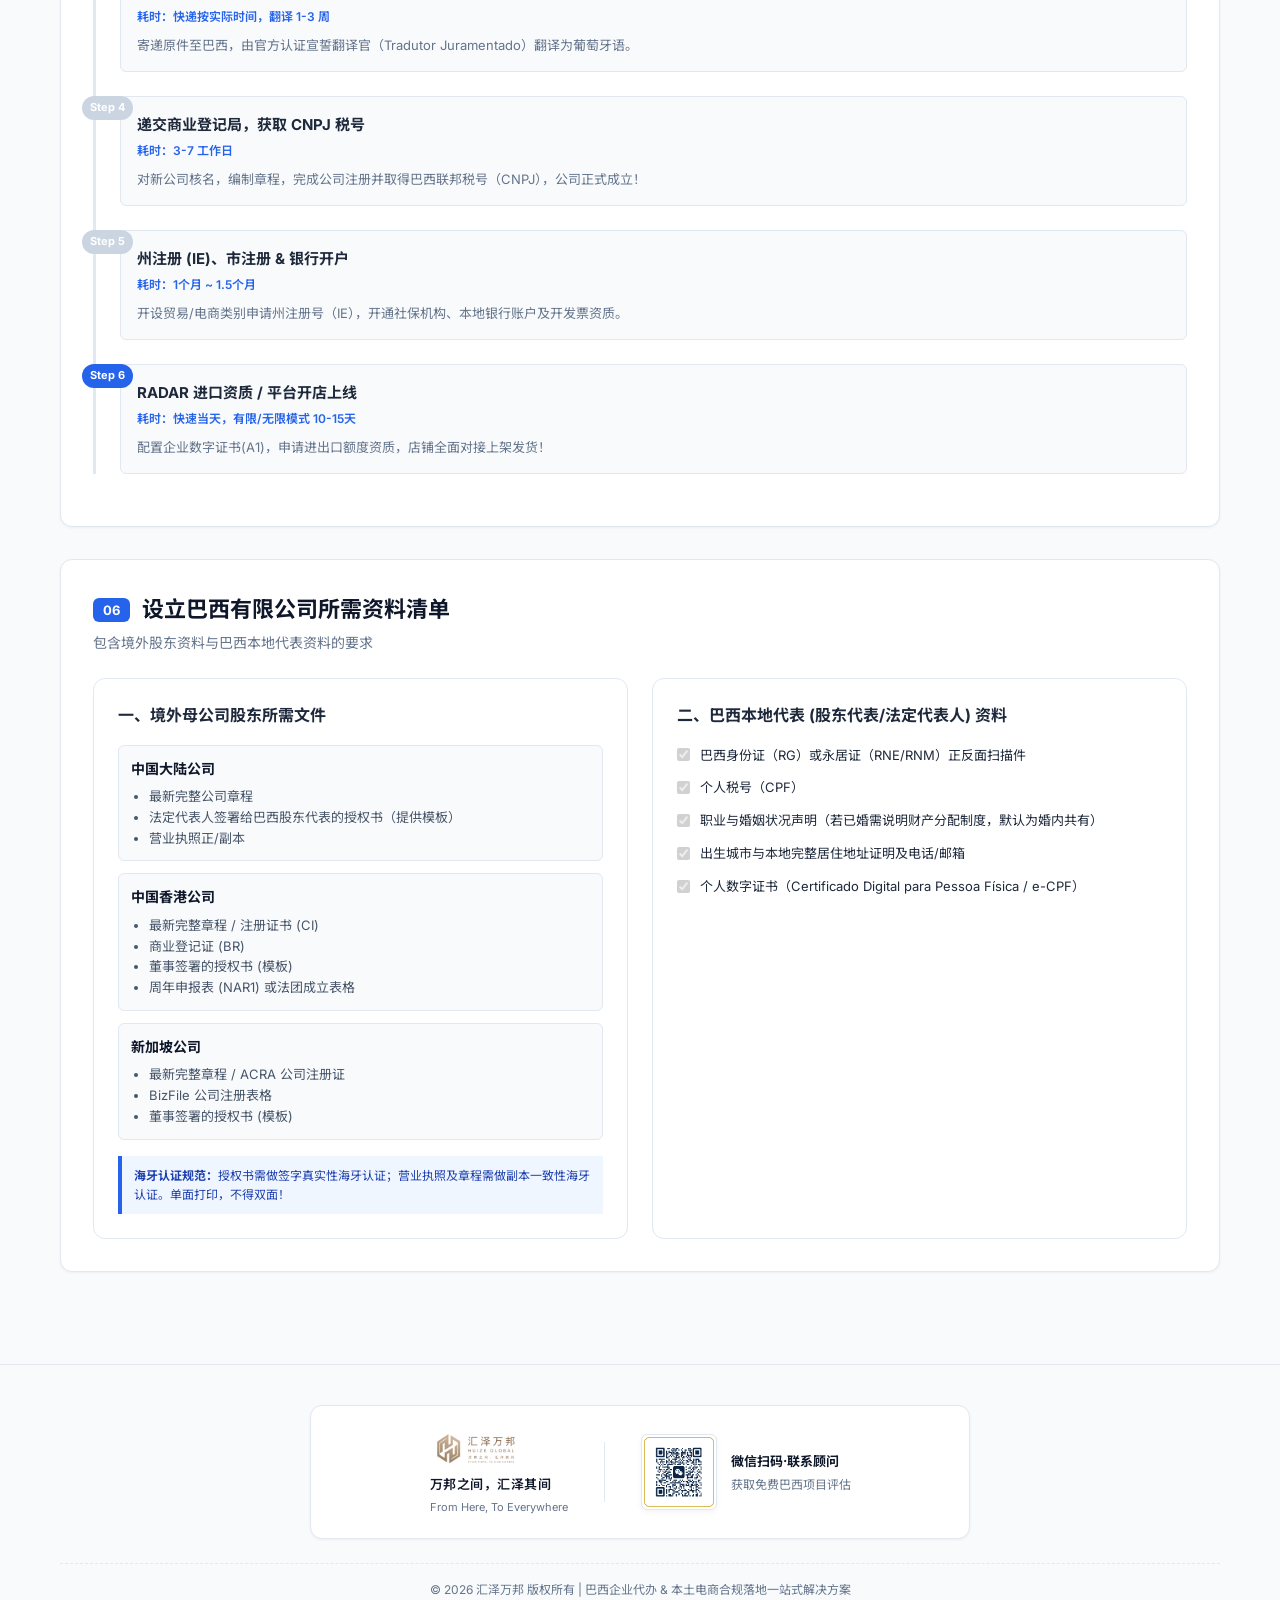
==== commit d1962706: "Fix desktop header navigation text wrapping, button height and flex alignment" ====
--- a/index.html
+++ b/index.html
@@ -30,28 +30,29 @@
                 </div>
             </div>
             
+                        <!-- 主导航卡片切换 -->
             <nav class="main-nav">
                 <button class="nav-btn active" data-tab="manual-tab">
-                    <svg class="icon" viewBox="0 0 24 24"><path d="M12 2e3a10 10 0 0 1-10-10A10 10 0 0 1 12 2a10 10 0 0 1 10 10 10 10 0 0 1-10 10zm-1-15v6l5.2 3.1.8-1.3-4.5-2.7V7h-1.5z"/></svg>
-                    产品说明手册
+                    <svg class="icon" viewBox="0 0 24 24"><path d="M12 2L2 7l10 5 10-5-10-5zM2 17l10 5 10-5M2 12l10 5 10-5"/></svg>
+                    <span>📘 产品手册</span>
                 </button>
                 <button class="nav-btn" data-tab="pricing-tab">
                     <svg class="icon" viewBox="0 0 24 24"><path d="M11.8 10.9c-2.27-.59-3-1.2-3-2.15 0-1.09 1.01-1.85 2.7-1.85 1.78 0 2.44.85 2.5 2.1h2.21c-.07-1.72-1.12-3.3-3.21-3.81V3h-3v2.16c-1.94.42-3.5 1.68-3.5 3.61 0 2.31 1.91 3.46 4.7 4.13 2.5.6 3 1.48 3 2.41 0 .69-.49 1.79-2.7 1.79-2.06 0-2.87-.92-2.98-2.1h-2.2c.12 2.19 1.76 3.42 3.68 3.83V21h3v-2.15c1.95-.37 3.5-1.5 3.5-3.55 0-2.84-2.43-3.81-4.7-4.4z"/></svg>
-                    服务报价单 & 计算器
+                    <span>💰 服务报价单</span>
                 </button>
-                            <button class="nav-btn" data-tab="pitfalls-tab">
+                <button class="nav-btn" data-tab="pitfalls-tab">
                     <svg class="icon" viewBox="0 0 24 24"><path d="M12 2L1 21h22L12 2zm1 14h-2v-2h2v2zm0-4h-2V9h2v3z"/></svg>
-                    避坑指南 & 风险防范
+                    <span>⚠️ 避坑指南</span>
                 </button>
             </nav>
 
+                        <!-- PDF 导出操作区 -->
             <div class="header-actions">
-                <button class="btn btn-outline" onclick="exportPDF('current')" title="仅将当前展示的页面按 A4 PDF 导出">
-                    <svg class="icon" viewBox="0 0 24 24"><path d="M19 8H5c-1.66 0-3 1.34-3 3v6h4v4h12v-4h4v-6c0-1.66-1.34-3-3-3zm-3 11H8v-5h8v5zm3-7c-.55 0-1-.45-1-1s.45-1 1-1 1 .45 1 1-.45 1-1 1zm-1-9H6v4h12V3z"/></svg>
-                    导出当前页 A4 PDF
+                <button class="btn-pdf secondary" onclick="exportPDF('page')" title="导出当前页 PDF">
+                    🖨️ 导出当前页
                 </button>
-                <button class="btn btn-primary" onclick="exportPDF('all')" title="将产品手册与服务报价单整套导出为完整 A4 PDF 文档">
-                    导出全册 A4 PDF
+                <button class="btn-pdf primary" onclick="exportPDF('full')" title="导出全册完整 PDF">
+                    📥 导出全册 PDF
                 </button>
             </div>
         </div>
@@ -528,7 +529,7 @@
                             <span class="currency">$</span>
                             <span class="amount">30,000</span>
                             <span class="unit">美元 (打包优惠价)</span>
-                            <span class="original">常规单价 $6,000</span>
+                            
                         </div>
                         <ul class="price-features">
                             <li>✓ 境外股东授权书协助与核名</li>
@@ -714,7 +715,7 @@
                                 <td>公司注册</td>
                                 <td>公司注册基础服务</td>
                                 <td>核名、章程编制、联邦/市政税号注册、受益人登记等全套</td>
-                                <td>$6,000 美元</td>
+                                <td>$30,000 美元</td>
                                 <td><span class="tag tag-success">$30,000 美元</span></td>
                             </tr>
                             <tr>
